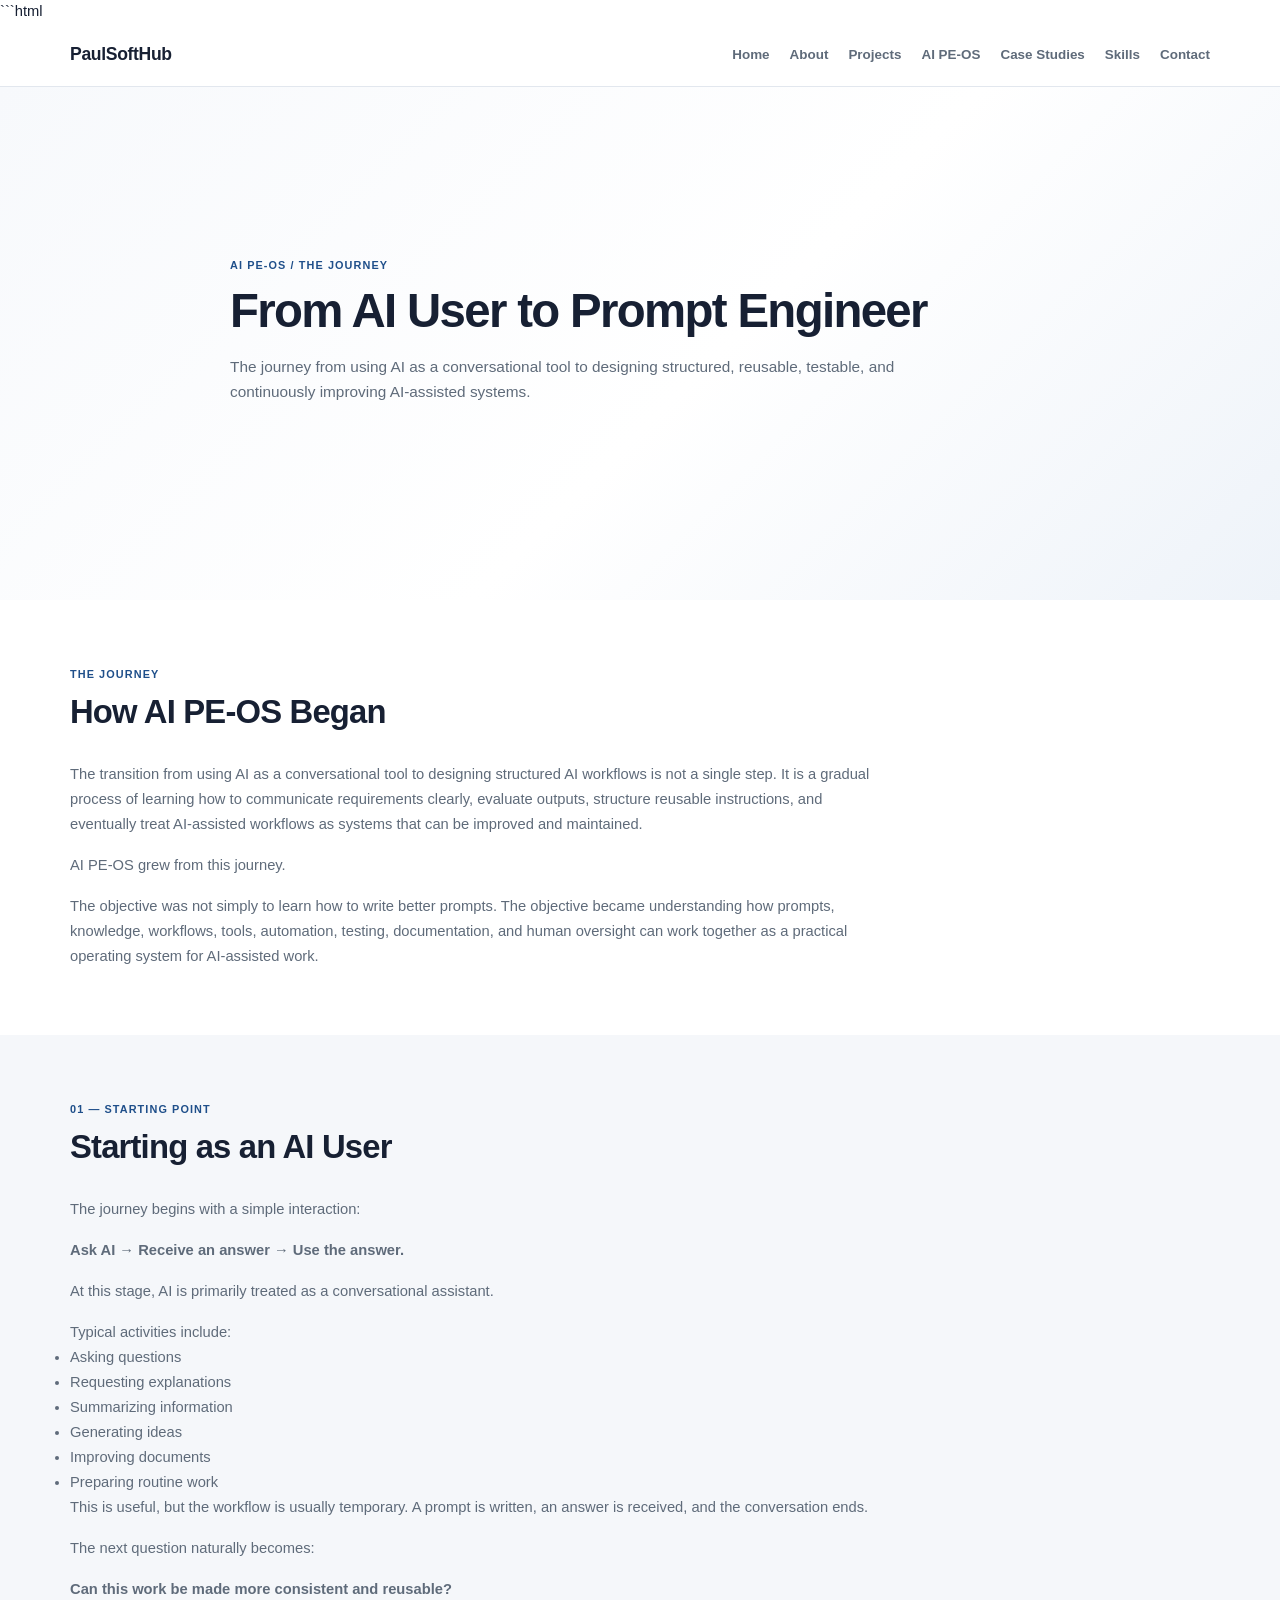
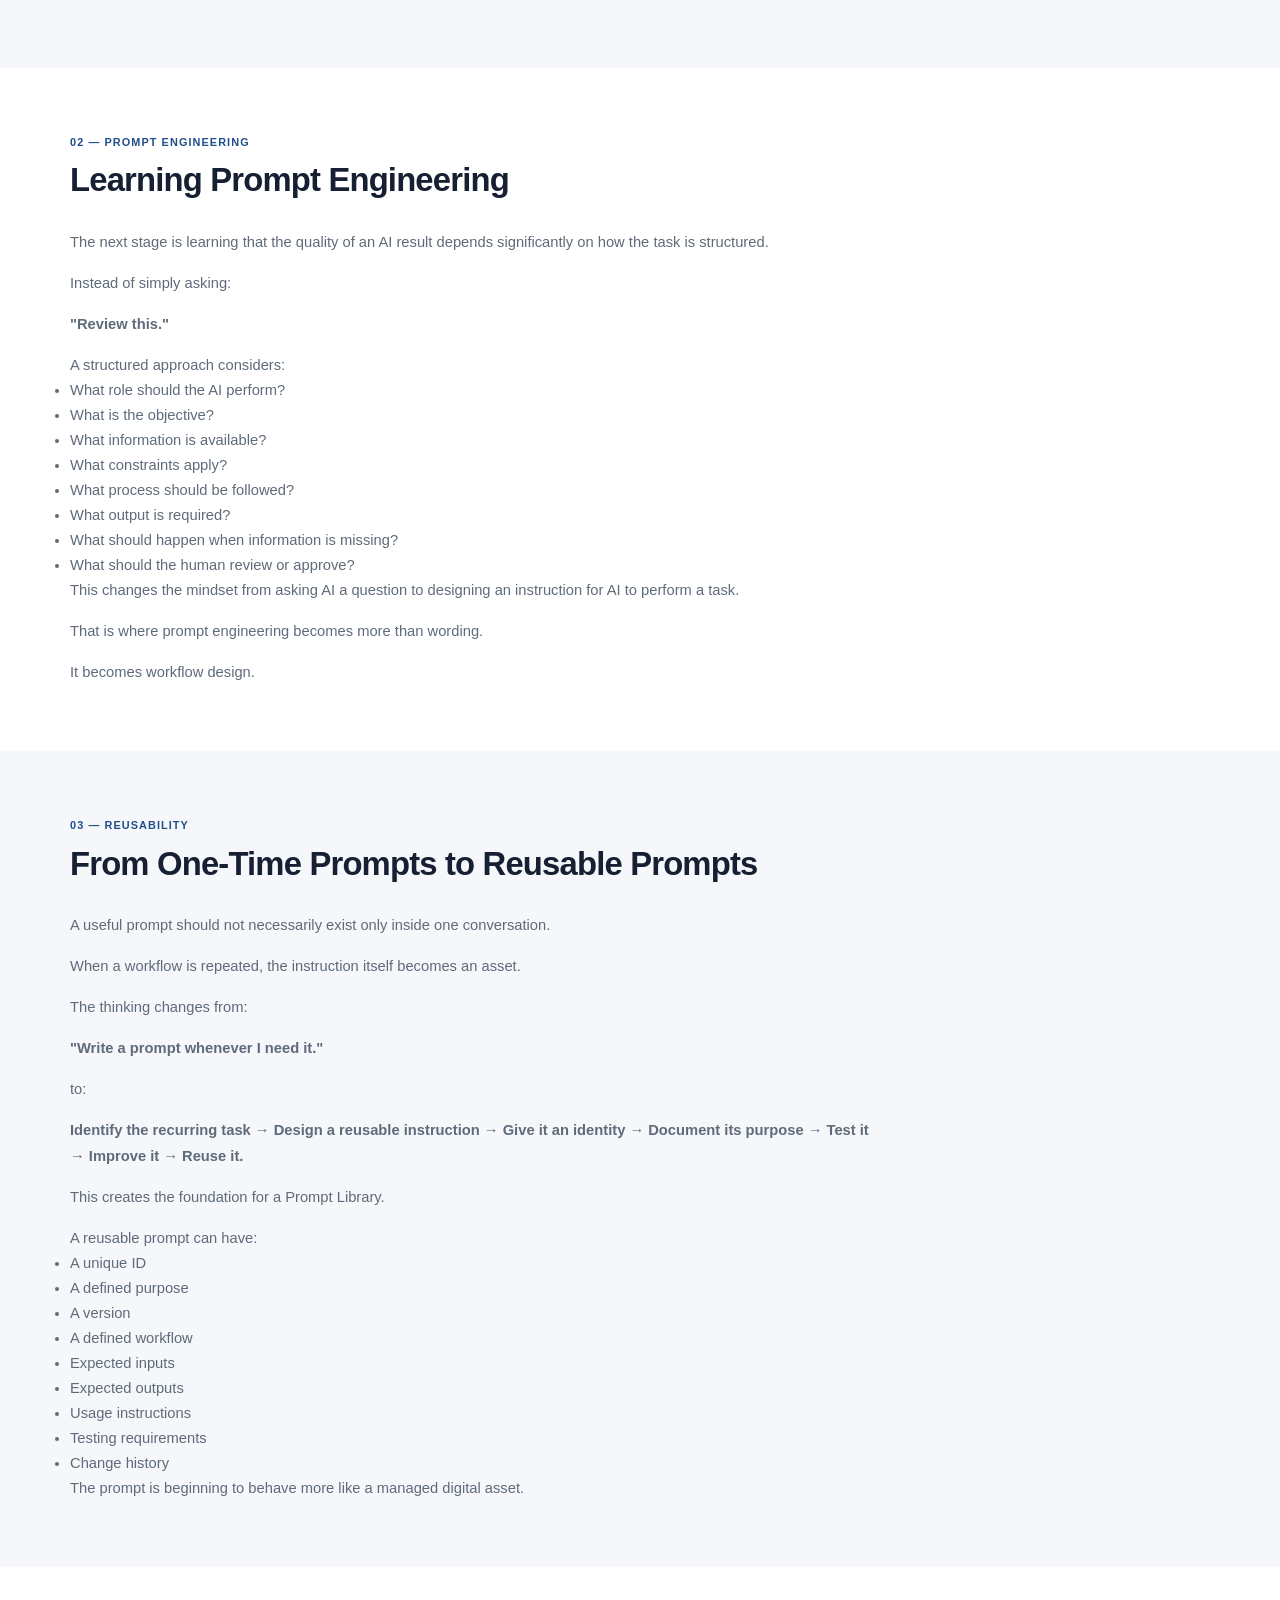
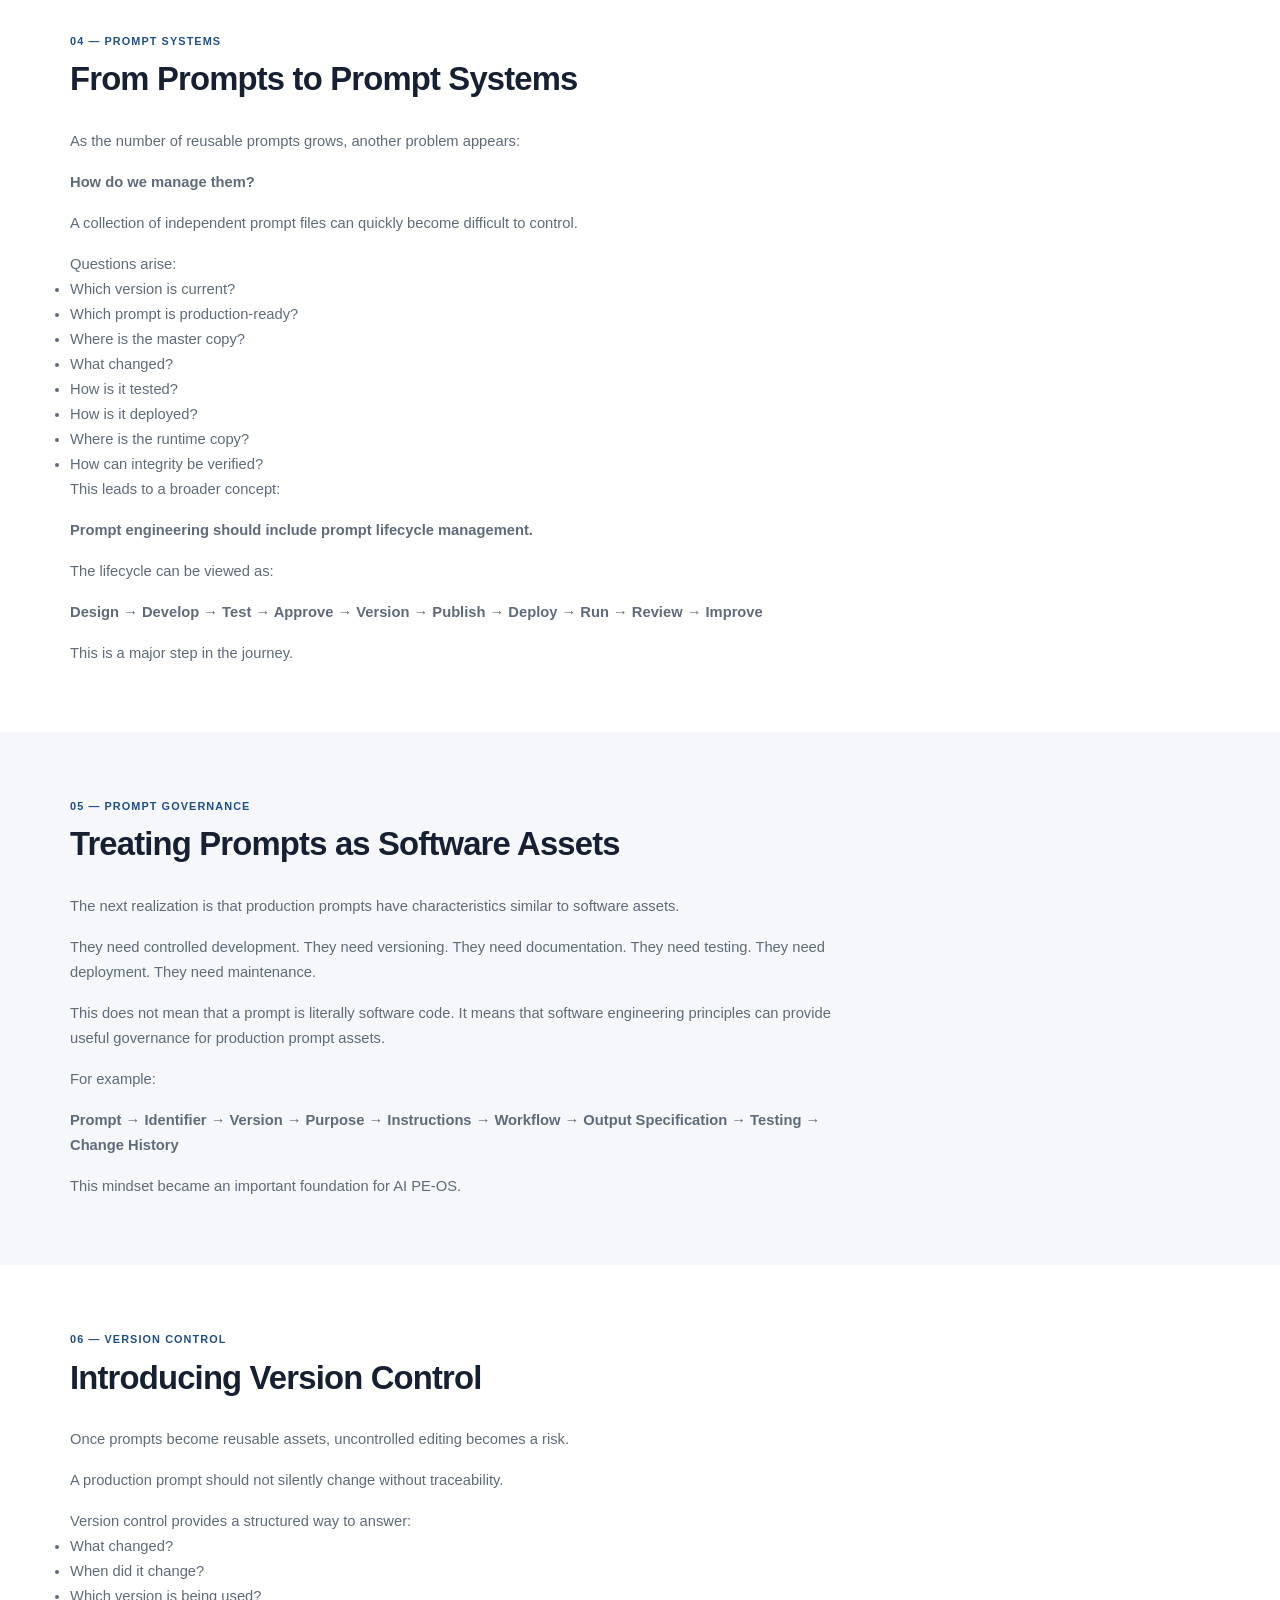
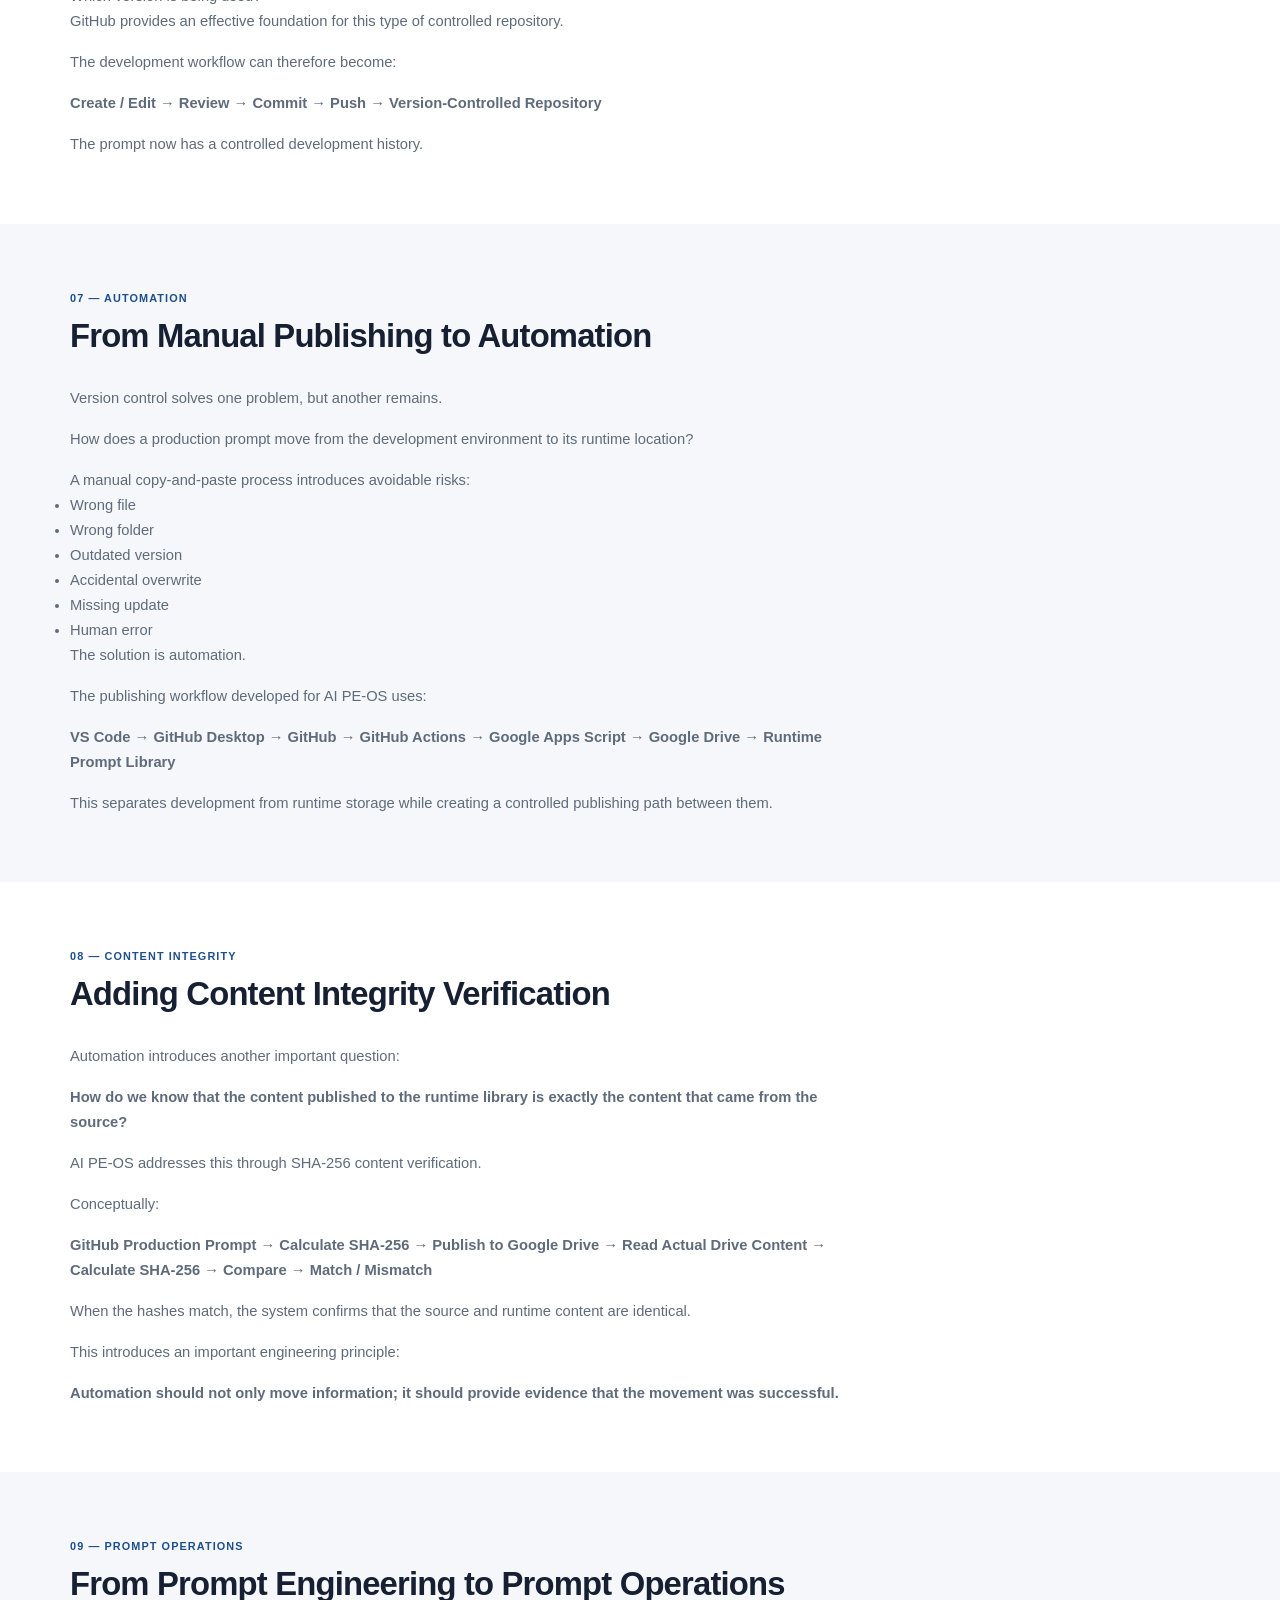
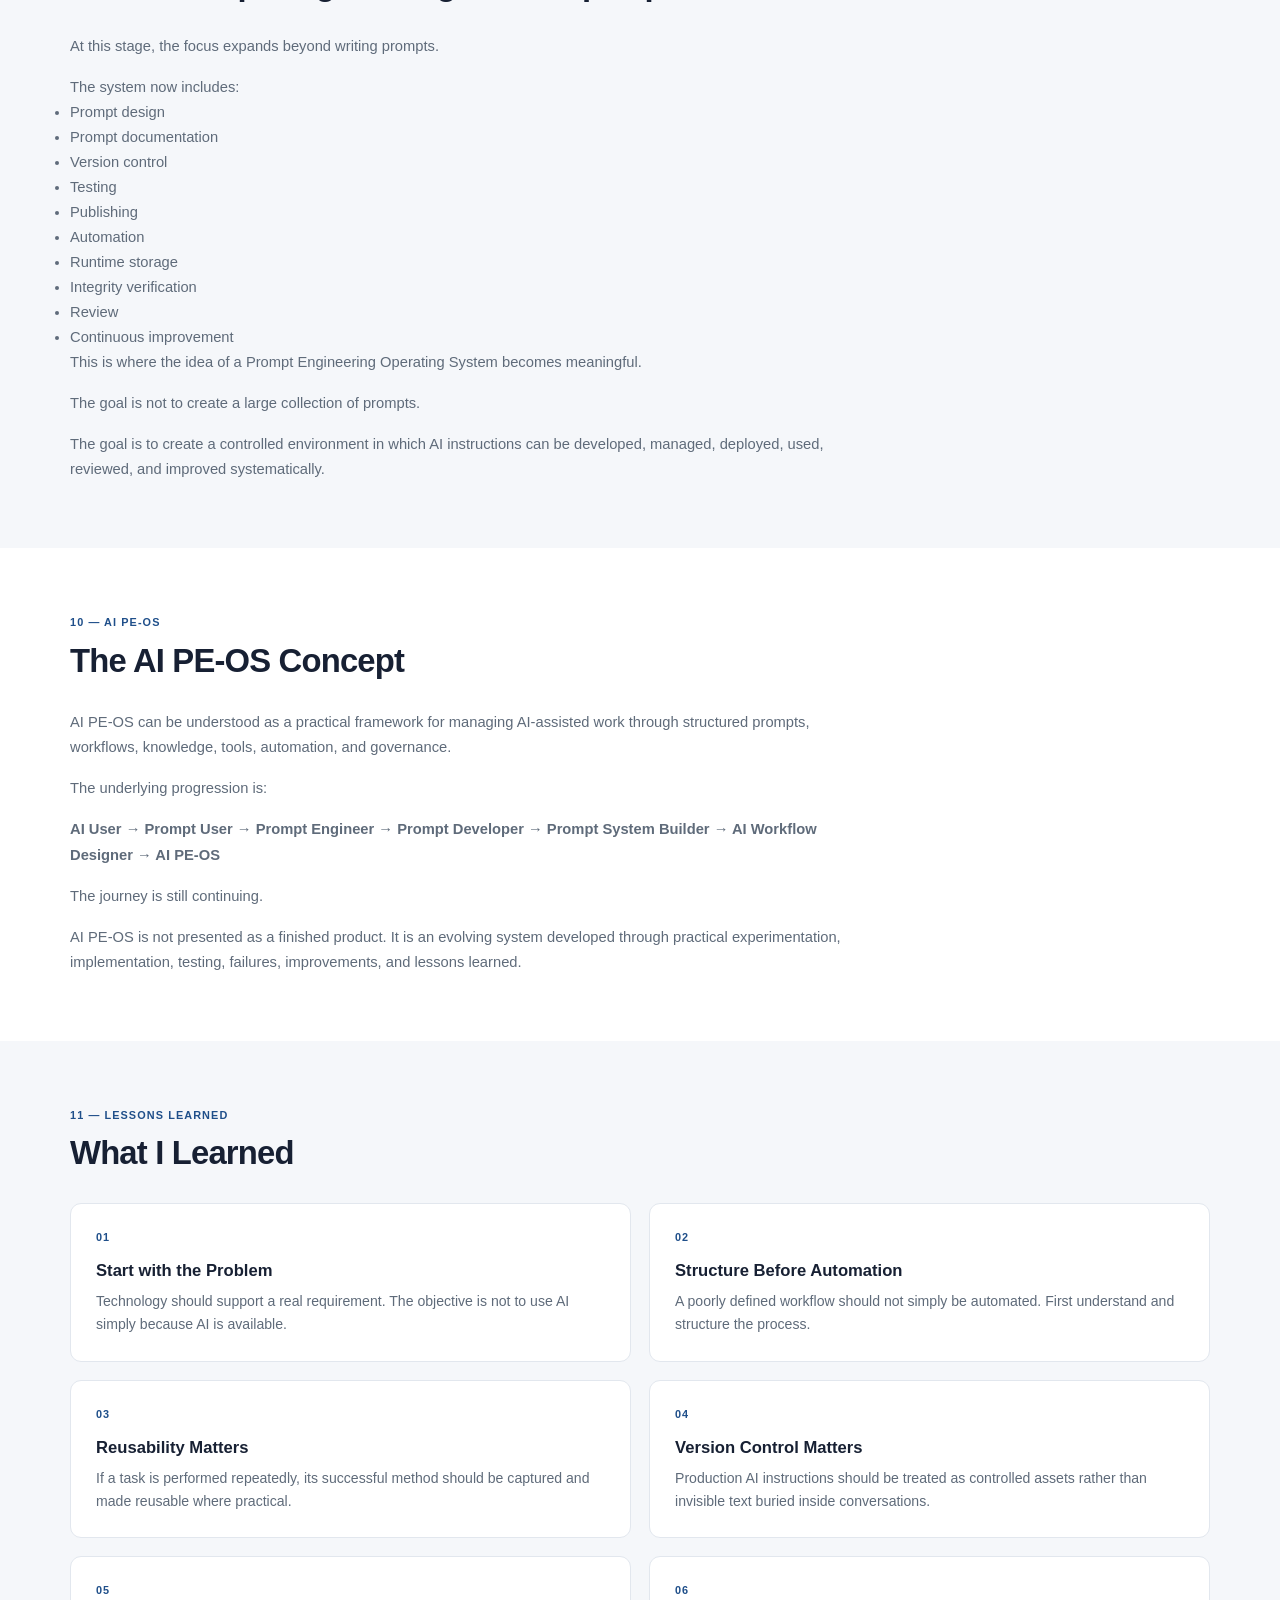
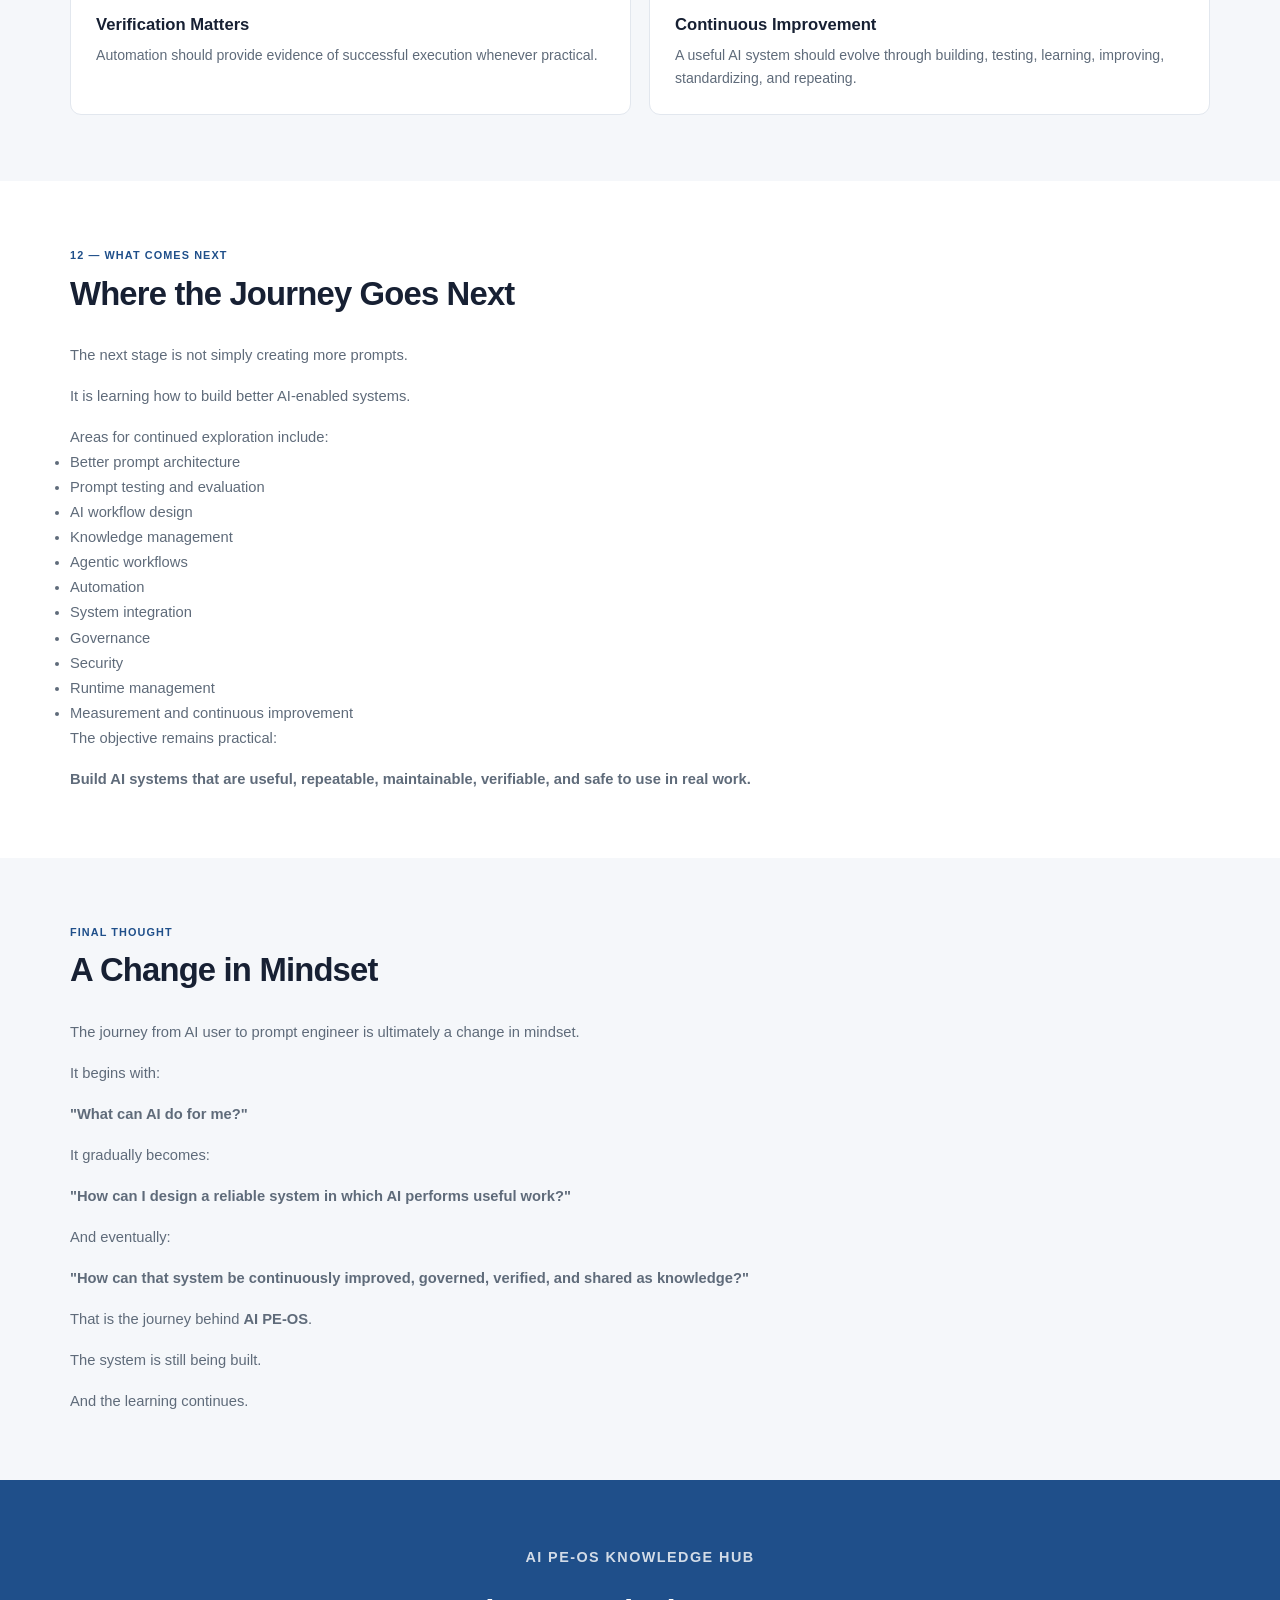
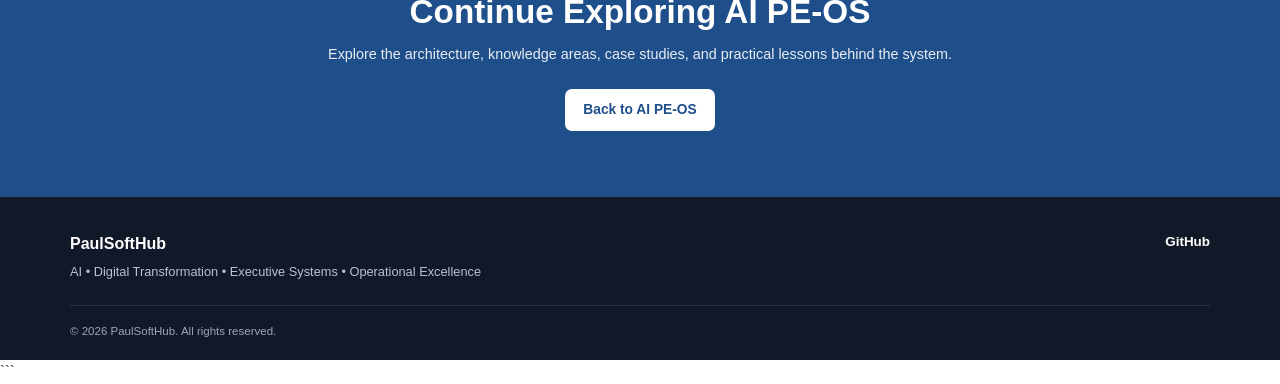
==== 01-from-ai-user-to-prompt-engineer.html @ a8c66775 "Add Prompt Engineering Journey article Add Prompt Engineering Journey article" ====
```html
<!DOCTYPE html>
<html lang="en">
<head>
    <meta charset="UTF-8">
    <meta name="viewport" content="width=device-width, initial-scale=1.0">

    <title>From AI User to Prompt Engineer | AI PE-OS</title>

    <meta
        name="description"
        content="The journey from AI user to prompt engineer and the development of AI PE-OS through prompt engineering, reusable AI workflows, automation, testing, deployment, and continuous improvement."
    >

    <link rel="stylesheet" href="style.css">
</head>

<body>

    <!-- =========================
         HEADER / NAVIGATION
    ========================== -->

    <header class="site-header">

        <div class="container navigation">

            <a href="index.html" class="brand">
                PaulSoftHub
            </a>

            <nav class="nav-menu" aria-label="Main navigation">

                <a href="index.html">Home</a>
                <a href="about.html">About</a>
                <a href="projects.html">Projects</a>
                <a href="ai-pe-os.html">AI PE-OS</a>
                <a href="case-studies.html">Case Studies</a>
                <a href="skills.html">Skills</a>
                <a href="contact.html">Contact</a>

            </nav>

        </div>

    </header>


    <main>

        <!-- =========================
             HERO
        ========================== -->

        <section class="hero">

            <div class="container hero-content">

                <p class="eyebrow">
                    AI PE-OS / THE JOURNEY
                </p>

                <h1>
                    From AI User to Prompt Engineer
                </h1>

                <p class="hero-description">
                    The journey from using AI as a conversational tool
                    to designing structured, reusable, testable, and
                    continuously improving AI-assisted systems.
                </p>

            </div>

        </section>


        <!-- =========================
             INTRODUCTION
        ========================== -->

        <section class="section">

            <div class="container">

                <div class="section-heading">

                    <p class="eyebrow">
                        THE JOURNEY
                    </p>

                    <h2>
                        How AI PE-OS Began
                    </h2>

                </div>

                <div class="about-content">

                    <p>
                        The transition from using AI as a conversational
                        tool to designing structured AI workflows is not
                        a single step. It is a gradual process of learning
                        how to communicate requirements clearly, evaluate
                        outputs, structure reusable instructions, and
                        eventually treat AI-assisted workflows as systems
                        that can be improved and maintained.
                    </p>

                    <p>
                        AI PE-OS grew from this journey.
                    </p>

                    <p>
                        The objective was not simply to learn how to write
                        better prompts. The objective became understanding
                        how prompts, knowledge, workflows, tools,
                        automation, testing, documentation, and human
                        oversight can work together as a practical
                        operating system for AI-assisted work.
                    </p>

                </div>

            </div>

        </section>


        <!-- =========================
             01 — AI USER
        ========================== -->

        <section class="section section-alt">

            <div class="container">

                <div class="section-heading">

                    <p class="eyebrow">
                        01 — STARTING POINT
                    </p>

                    <h2>
                        Starting as an AI User
                    </h2>

                </div>

                <div class="about-content">

                    <p>
                        The journey begins with a simple interaction:
                    </p>

                    <p>
                        <strong>
                            Ask AI → Receive an answer → Use the answer.
                        </strong>
                    </p>

                    <p>
                        At this stage, AI is primarily treated as a
                        conversational assistant.
                    </p>

                    <p>
                        Typical activities include:
                    </p>

                    <ul>
                        <li>Asking questions</li>
                        <li>Requesting explanations</li>
                        <li>Summarizing information</li>
                        <li>Generating ideas</li>
                        <li>Improving documents</li>
                        <li>Preparing routine work</li>
                    </ul>

                    <p>
                        This is useful, but the workflow is usually
                        temporary. A prompt is written, an answer is
                        received, and the conversation ends.
                    </p>

                    <p>
                        The next question naturally becomes:
                    </p>

                    <p>
                        <strong>
                            Can this work be made more consistent and reusable?
                        </strong>
                    </p>

                </div>

            </div>

        </section>


        <!-- =========================
             02 — PROMPT ENGINEERING
        ========================== -->

        <section class="section">

            <div class="container">

                <div class="section-heading">

                    <p class="eyebrow">
                        02 — PROMPT ENGINEERING
                    </p>

                    <h2>
                        Learning Prompt Engineering
                    </h2>

                </div>

                <div class="about-content">

                    <p>
                        The next stage is learning that the quality of an
                        AI result depends significantly on how the task
                        is structured.
                    </p>

                    <p>
                        Instead of simply asking:
                    </p>

                    <p>
                        <strong>
                            "Review this."
                        </strong>
                    </p>

                    <p>
                        A structured approach considers:
                    </p>

                    <ul>
                        <li>What role should the AI perform?</li>
                        <li>What is the objective?</li>
                        <li>What information is available?</li>
                        <li>What constraints apply?</li>
                        <li>What process should be followed?</li>
                        <li>What output is required?</li>
                        <li>What should happen when information is missing?</li>
                        <li>What should the human review or approve?</li>
                    </ul>

                    <p>
                        This changes the mindset from asking AI a question
                        to designing an instruction for AI to perform a
                        task.
                    </p>

                    <p>
                        That is where prompt engineering becomes more than
                        wording.
                    </p>

                    <p>
                        It becomes workflow design.
                    </p>

                </div>

            </div>

        </section>


        <!-- =========================
             03 — REUSABLE PROMPTS
        ========================== -->

        <section class="section section-alt">

            <div class="container">

                <div class="section-heading">

                    <p class="eyebrow">
                        03 — REUSABILITY
                    </p>

                    <h2>
                        From One-Time Prompts to Reusable Prompts
                    </h2>

                </div>

                <div class="about-content">

                    <p>
                        A useful prompt should not necessarily exist only
                        inside one conversation.
                    </p>

                    <p>
                        When a workflow is repeated, the instruction itself
                        becomes an asset.
                    </p>

                    <p>
                        The thinking changes from:
                    </p>

                    <p>
                        <strong>
                            "Write a prompt whenever I need it."
                        </strong>
                    </p>

                    <p>
                        to:
                    </p>

                    <p>
                        <strong>
                            Identify the recurring task → Design a reusable
                            instruction → Give it an identity → Document its
                            purpose → Test it → Improve it → Reuse it.
                        </strong>
                    </p>

                    <p>
                        This creates the foundation for a Prompt Library.
                    </p>

                    <p>
                        A reusable prompt can have:
                    </p>

                    <ul>
                        <li>A unique ID</li>
                        <li>A defined purpose</li>
                        <li>A version</li>
                        <li>A defined workflow</li>
                        <li>Expected inputs</li>
                        <li>Expected outputs</li>
                        <li>Usage instructions</li>
                        <li>Testing requirements</li>
                        <li>Change history</li>
                    </ul>

                    <p>
                        The prompt is beginning to behave more like a
                        managed digital asset.
                    </p>

                </div>

            </div>

        </section>


        <!-- =========================
             04 — PROMPT SYSTEMS
        ========================== -->

        <section class="section">

            <div class="container">

                <div class="section-heading">

                    <p class="eyebrow">
                        04 — PROMPT SYSTEMS
                    </p>

                    <h2>
                        From Prompts to Prompt Systems
                    </h2>

                </div>

                <div class="about-content">

                    <p>
                        As the number of reusable prompts grows, another
                        problem appears:
                    </p>

                    <p>
                        <strong>
                            How do we manage them?
                        </strong>
                    </p>

                    <p>
                        A collection of independent prompt files can
                        quickly become difficult to control.
                    </p>

                    <p>
                        Questions arise:
                    </p>

                    <ul>
                        <li>Which version is current?</li>
                        <li>Which prompt is production-ready?</li>
                        <li>Where is the master copy?</li>
                        <li>What changed?</li>
                        <li>How is it tested?</li>
                        <li>How is it deployed?</li>
                        <li>Where is the runtime copy?</li>
                        <li>How can integrity be verified?</li>
                    </ul>

                    <p>
                        This leads to a broader concept:
                    </p>

                    <p>
                        <strong>
                            Prompt engineering should include prompt
                            lifecycle management.
                        </strong>
                    </p>

                    <p>
                        The lifecycle can be viewed as:
                    </p>

                    <p>
                        <strong>
                            Design → Develop → Test → Approve → Version
                            → Publish → Deploy → Run → Review → Improve
                        </strong>
                    </p>

                    <p>
                        This is a major step in the journey.
                    </p>

                </div>

            </div>

        </section>


        <!-- =========================
             05 — SOFTWARE ASSET
        ========================== -->

        <section class="section section-alt">

            <div class="container">

                <div class="section-heading">

                    <p class="eyebrow">
                        05 — PROMPT GOVERNANCE
                    </p>

                    <h2>
                        Treating Prompts as Software Assets
                    </h2>

                </div>

                <div class="about-content">

                    <p>
                        The next realization is that production prompts
                        have characteristics similar to software assets.
                    </p>

                    <p>
                        They need controlled development. They need
                        versioning. They need documentation. They need
                        testing. They need deployment. They need
                        maintenance.
                    </p>

                    <p>
                        This does not mean that a prompt is literally
                        software code. It means that software engineering
                        principles can provide useful governance for
                        production prompt assets.
                    </p>

                    <p>
                        For example:
                    </p>

                    <p>
                        <strong>
                            Prompt → Identifier → Version → Purpose →
                            Instructions → Workflow → Output Specification
                            → Testing → Change History
                        </strong>
                    </p>

                    <p>
                        This mindset became an important foundation for
                        AI PE-OS.
                    </p>

                </div>

            </div>

        </section>


        <!-- =========================
             06 — VERSION CONTROL
        ========================== -->

        <section class="section">

            <div class="container">

                <div class="section-heading">

                    <p class="eyebrow">
                        06 — VERSION CONTROL
                    </p>

                    <h2>
                        Introducing Version Control
                    </h2>

                </div>

                <div class="about-content">

                    <p>
                        Once prompts become reusable assets, uncontrolled
                        editing becomes a risk.
                    </p>

                    <p>
                        A production prompt should not silently change
                        without traceability.
                    </p>

                    <p>
                        Version control provides a structured way to
                        answer:
                    </p>

                    <ul>
                        <li>What changed?</li>
                        <li>When did it change?</li>
                        <li>Which version is being used?</li>
                    </ul>

                    <p>
                        GitHub provides an effective foundation for this
                        type of controlled repository.
                    </p>

                    <p>
                        The development workflow can therefore become:
                    </p>

                    <p>
                        <strong>
                            Create / Edit → Review → Commit → Push →
                            Version-Controlled Repository
                        </strong>
                    </p>

                    <p>
                        The prompt now has a controlled development history.
                    </p>

                </div>

            </div>

        </section>


        <!-- =========================
             07 — AUTOMATION
        ========================== -->

        <section class="section section-alt">

            <div class="container">

                <div class="section-heading">

                    <p class="eyebrow">
                        07 — AUTOMATION
                    </p>

                    <h2>
                        From Manual Publishing to Automation
                    </h2>

                </div>

                <div class="about-content">

                    <p>
                        Version control solves one problem, but another
                        remains.
                    </p>

                    <p>
                        How does a production prompt move from the
                        development environment to its runtime location?
                    </p>

                    <p>
                        A manual copy-and-paste process introduces
                        avoidable risks:
                    </p>

                    <ul>
                        <li>Wrong file</li>
                        <li>Wrong folder</li>
                        <li>Outdated version</li>
                        <li>Accidental overwrite</li>
                        <li>Missing update</li>
                        <li>Human error</li>
                    </ul>

                    <p>
                        The solution is automation.
                    </p>

                    <p>
                        The publishing workflow developed for AI PE-OS
                        uses:
                    </p>

                    <p>
                        <strong>
                            VS Code → GitHub Desktop → GitHub →
                            GitHub Actions → Google Apps Script →
                            Google Drive → Runtime Prompt Library
                        </strong>
                    </p>

                    <p>
                        This separates development from runtime storage
                        while creating a controlled publishing path
                        between them.
                    </p>

                </div>

            </div>

        </section>


        <!-- =========================
             08 — INTEGRITY
        ========================== -->

        <section class="section">

            <div class="container">

                <div class="section-heading">

                    <p class="eyebrow">
                        08 — CONTENT INTEGRITY
                    </p>

                    <h2>
                        Adding Content Integrity Verification
                    </h2>

                </div>

                <div class="about-content">

                    <p>
                        Automation introduces another important question:
                    </p>

                    <p>
                        <strong>
                            How do we know that the content published to
                            the runtime library is exactly the content
                            that came from the source?
                        </strong>
                    </p>

                    <p>
                        AI PE-OS addresses this through SHA-256 content
                        verification.
                    </p>

                    <p>
                        Conceptually:
                    </p>

                    <p>
                        <strong>
                            GitHub Production Prompt
                            → Calculate SHA-256
                            → Publish to Google Drive
                            → Read Actual Drive Content
                            → Calculate SHA-256
                            → Compare
                            → Match / Mismatch
                        </strong>
                    </p>

                    <p>
                        When the hashes match, the system confirms that
                        the source and runtime content are identical.
                    </p>

                    <p>
                        This introduces an important engineering principle:
                    </p>

                    <p>
                        <strong>
                            Automation should not only move information;
                            it should provide evidence that the movement
                            was successful.
                        </strong>
                    </p>

                </div>

            </div>

        </section>


        <!-- =========================
             09 — PROMPT OPERATIONS
        ========================== -->

        <section class="section section-alt">

            <div class="container">

                <div class="section-heading">

                    <p class="eyebrow">
                        09 — PROMPT OPERATIONS
                    </p>

                    <h2>
                        From Prompt Engineering to Prompt Operations
                    </h2>

                </div>

                <div class="about-content">

                    <p>
                        At this stage, the focus expands beyond writing
                        prompts.
                    </p>

                    <p>
                        The system now includes:
                    </p>

                    <ul>
                        <li>Prompt design</li>
                        <li>Prompt documentation</li>
                        <li>Version control</li>
                        <li>Testing</li>
                        <li>Publishing</li>
                        <li>Automation</li>
                        <li>Runtime storage</li>
                        <li>Integrity verification</li>
                        <li>Review</li>
                        <li>Continuous improvement</li>
                    </ul>

                    <p>
                        This is where the idea of a Prompt Engineering
                        Operating System becomes meaningful.
                    </p>

                    <p>
                        The goal is not to create a large collection of
                        prompts.
                    </p>

                    <p>
                        The goal is to create a controlled environment
                        in which AI instructions can be developed,
                        managed, deployed, used, reviewed, and improved
                        systematically.
                    </p>

                </div>

            </div>

        </section>


        <!-- =========================
             10 — AI PE-OS
        ========================== -->

        <section class="section">

            <div class="container">

                <div class="section-heading">

                    <p class="eyebrow">
                        10 — AI PE-OS
                    </p>

                    <h2>
                        The AI PE-OS Concept
                    </h2>

                </div>

                <div class="about-content">

                    <p>
                        AI PE-OS can be understood as a practical
                        framework for managing AI-assisted work through
                        structured prompts, workflows, knowledge, tools,
                        automation, and governance.
                    </p>

                    <p>
                        The underlying progression is:
                    </p>

                    <p>
                        <strong>
                            AI User → Prompt User → Prompt Engineer →
                            Prompt Developer → Prompt System Builder →
                            AI Workflow Designer → AI PE-OS
                        </strong>
                    </p>

                    <p>
                        The journey is still continuing.
                    </p>

                    <p>
                        AI PE-OS is not presented as a finished product.
                        It is an evolving system developed through
                        practical experimentation, implementation,
                        testing, failures, improvements, and lessons
                        learned.
                    </p>

                </div>

            </div>

        </section>


        <!-- =========================
             11 — LESSONS LEARNED
        ========================== -->

        <section class="section section-alt">

            <div class="container">

                <div class="section-heading">

                    <p class="eyebrow">
                        11 — LESSONS LEARNED
                    </p>

                    <h2>
                        What I Learned
                    </h2>

                </div>

                <div class="case-study-grid">

                    <article class="case-card">

                        <span class="case-number">
                            01
                        </span>

                        <h3>
                            Start with the Problem
                        </h3>

                        <p>
                            Technology should support a real requirement.
                            The objective is not to use AI simply because
                            AI is available.
                        </p>

                    </article>


                    <article class="case-card">

                        <span class="case-number">
                            02
                        </span>

                        <h3>
                            Structure Before Automation
                        </h3>

                        <p>
                            A poorly defined workflow should not simply
                            be automated. First understand and structure
                            the process.
                        </p>

                    </article>


                    <article class="case-card">

                        <span class="case-number">
                            03
                        </span>

                        <h3>
                            Reusability Matters
                        </h3>

                        <p>
                            If a task is performed repeatedly, its
                            successful method should be captured and made
                            reusable where practical.
                        </p>

                    </article>


                    <article class="case-card">

                        <span class="case-number">
                            04
                        </span>

                        <h3>
                            Version Control Matters
                        </h3>

                        <p>
                            Production AI instructions should be treated
                            as controlled assets rather than invisible
                            text buried inside conversations.
                        </p>

                    </article>


                    <article class="case-card">

                        <span class="case-number">
                            05
                        </span>

                        <h3>
                            Verification Matters
                        </h3>

                        <p>
                            Automation should provide evidence of
                            successful execution whenever practical.
                        </p>

                    </article>


                    <article class="case-card">

                        <span class="case-number">
                            06
                        </span>

                        <h3>
                            Continuous Improvement
                        </h3>

                        <p>
                            A useful AI system should evolve through
                            building, testing, learning, improving,
                            standardizing, and repeating.
                        </p>

                    </article>

                </div>

            </div>

        </section>


        <!-- =========================
             12 — NEXT STAGE
        ========================== -->

        <section class="section">

            <div class="container">

                <div class="section-heading">

                    <p class="eyebrow">
                        12 — WHAT COMES NEXT
                    </p>

                    <h2>
                        Where the Journey Goes Next
                    </h2>

                </div>

                <div class="about-content">

                    <p>
                        The next stage is not simply creating more prompts.
                    </p>

                    <p>
                        It is learning how to build better AI-enabled
                        systems.
                    </p>

                    <p>
                        Areas for continued exploration include:
                    </p>

                    <ul>
                        <li>Better prompt architecture</li>
                        <li>Prompt testing and evaluation</li>
                        <li>AI workflow design</li>
                        <li>Knowledge management</li>
                        <li>Agentic workflows</li>
                        <li>Automation</li>
                        <li>System integration</li>
                        <li>Governance</li>
                        <li>Security</li>
                        <li>Runtime management</li>
                        <li>Measurement and continuous improvement</li>
                    </ul>

                    <p>
                        The objective remains practical:
                    </p>

                    <p>
                        <strong>
                            Build AI systems that are useful, repeatable,
                            maintainable, verifiable, and safe to use in
                            real work.
                        </strong>
                    </p>

                </div>

            </div>

        </section>


        <!-- =========================
             FINAL THOUGHT
        ========================== -->

        <section class="section section-alt">

            <div class="container">

                <div class="section-heading">

                    <p class="eyebrow">
                        FINAL THOUGHT
                    </p>

                    <h2>
                        A Change in Mindset
                    </h2>

                </div>

                <div class="about-content">

                    <p>
                        The journey from AI user to prompt engineer is
                        ultimately a change in mindset.
                    </p>

                    <p>
                        It begins with:
                    </p>

                    <p>
                        <strong>
                            "What can AI do for me?"
                        </strong>
                    </p>

                    <p>
                        It gradually becomes:
                    </p>

                    <p>
                        <strong>
                            "How can I design a reliable system in which
                            AI performs useful work?"
                        </strong>
                    </p>

                    <p>
                        And eventually:
                    </p>

                    <p>
                        <strong>
                            "How can that system be continuously improved,
                            governed, verified, and shared as knowledge?"
                        </strong>
                    </p>

                    <p>
                        That is the journey behind <strong>AI PE-OS</strong>.
                    </p>

                    <p>
                        The system is still being built.
                    </p>

                    <p>
                        And the learning continues.
                    </p>

                </div>

            </div>

        </section>


        <!-- =========================
             BACK TO AI PE-OS
        ========================== -->

        <section class="section contact-section">

            <div class="container contact-content">

                <p class="eyebrow">
                    AI PE-OS KNOWLEDGE HUB
                </p>

                <h2>
                    Continue Exploring AI PE-OS
                </h2>

                <p>
                    Explore the architecture, knowledge areas, case
                    studies, and practical lessons behind the system.
                </p>

                <a
                    href="ai-pe-os.html"
                    class="button primary"
                >
                    Back to AI PE-OS
                </a>

            </div>

        </section>

    </main>


    <!-- =========================
         FOOTER
    ========================== -->

    <footer class="site-footer">

        <div class="container footer-content">

            <div>

                <strong>
                    PaulSoftHub
                </strong>

                <p>
                    AI • Digital Transformation • Executive Systems •
                    Operational Excellence
                </p>

            </div>

            <div>

                <a
                    href="https://github.com/PaulSoftHub"
                    target="_blank"
                    rel="noopener noreferrer"
                >
                    GitHub
                </a>

            </div>

        </div>


        <div class="container copyright">

            <p>
                © 2026 PaulSoftHub. All rights reserved.
            </p>

        </div>

    </footer>

</body>
</html>
```
---- style.css ----
/* =========================================
   PAULSOFTHUB PORTFOLIO
   Global Styles — Compact Eye & Window Friendly
========================================= */

:root {
    --bg: #ffffff;
    --bg-soft: #f5f7fa;
    --text: #172033;
    --text-soft: #5f6b7a;
    --border: #e2e7ee;
    --accent: #1f4f8a;
    --accent-dark: #163b69;
    --white: #ffffff;

    --max-width: 1140px;
    --reading-width: 800px;

    --radius: 11px;
    --shadow: 0 5px 16px rgba(20, 35, 55, 0.055);
}


/* =========================================
   RESET
========================================= */

* {
    margin: 0;
    padding: 0;
    box-sizing: border-box;
}

html {
    scroll-behavior: smooth;
    font-size: 16px;
}

body {
    font-family:
        -apple-system,
        BlinkMacSystemFont,
        "Segoe UI",
        Roboto,
        Helvetica,
        Arial,
        sans-serif;

    background: var(--bg);
    color: var(--text);

    font-size: 0.92rem;
    line-height: 1.6;

    -webkit-font-smoothing: antialiased;
    text-rendering: optimizeLegibility;
}

a {
    color: inherit;
    text-decoration: none;
}

img {
    max-width: 100%;
    display: block;
}


/* =========================================
   GLOBAL CONTAINER
========================================= */

.container {
    width: min(92%, var(--max-width));
    margin: 0 auto;
}


/* =========================================
   HEADER / NAVIGATION
========================================= */

.site-header {
    position: sticky;
    top: 0;
    z-index: 1000;

    background: rgba(255, 255, 255, 0.97);
    border-bottom: 1px solid var(--border);
}

.navigation {
    min-height: 62px;

    display: flex;
    align-items: center;
    justify-content: space-between;

    gap: 24px;
}

.brand {
    font-size: 1.10rem;
    font-weight: 800;
    letter-spacing: -0.02em;
}

.nav-menu {
    display: flex;
    align-items: center;

    gap: 20px;

    font-size: 0.84rem;
    font-weight: 600;
}

.nav-menu a {
    color: var(--text-soft);

    transition: color 0.2s ease;
}

.nav-menu a:hover {
    color: var(--accent);
}


/* =========================================
   HERO
========================================= */

.hero {
    min-height: 57vh;

    display: flex;
    align-items: center;

    background:
        linear-gradient(
            135deg,
            #f7f9fc 0%,
            #ffffff 55%,
            #eef3f9 100%
        );
}

.hero-content {
    max-width: 820px;
    padding: 68px 0;
}

.eyebrow {
    margin-bottom: 10px;

    color: var(--accent);

    font-size: 0.68rem;
    font-weight: 800;
    letter-spacing: 0.10em;
}

.hero h1 {
    max-width: 820px;

    font-size: clamp(2rem, 3.7vw, 3.2rem);
    line-height: 1.10;
    letter-spacing: -0.035em;

    margin-bottom: 17px;
}

.hero-description {
    max-width: 720px;

    color: var(--text-soft);

    font-size: 0.96rem;
    line-height: 1.65;

    margin-bottom: 24px;
}

.hero-actions {
    display: flex;
    flex-wrap: wrap;
    gap: 10px;
}


/* =========================================
   BUTTONS
========================================= */

.button {
    display: inline-flex;
    align-items: center;
    justify-content: center;

    min-height: 42px;
    padding: 0 18px;

    border-radius: 7px;

    font-weight: 700;
    font-size: 0.86rem;

    transition:
        transform 0.2s ease,
        background 0.2s ease,
        color 0.2s ease;
}

.button:hover {
    transform: translateY(-1px);
}

.button.primary {
    background: var(--accent);
    color: var(--white);
}

.button.primary:hover {
    background: var(--accent-dark);
}

.button.secondary {
    border: 1px solid var(--border);
    background: var(--white);
}

.button.secondary:hover {
    border-color: var(--accent);
    color: var(--accent);
}


/* =========================================
   SECTIONS
========================================= */

.section {
    padding: 66px 0;
}

.section-alt {
    background: var(--bg-soft);
}

.section-heading {
    max-width: 760px;
    margin-bottom: 30px;
}

.section-heading h2 {
    font-size: clamp(1.48rem, 2.8vw, 2.05rem);
    line-height: 1.18;
    letter-spacing: -0.025em;
}


/* =========================================
   ABOUT / GENERAL READING CONTENT
========================================= */

.about-content {
    max-width: var(--reading-width);

    color: var(--text-soft);

    font-size: 0.92rem;
    line-height: 1.7;
}

.about-content p + p {
    margin-top: 16px;
}


/* =========================================
   FEATURE GRID
========================================= */

.feature-grid {
    display: grid;

    grid-template-columns:
        repeat(4, minmax(0, 1fr));

    gap: 16px;
}

.feature-card {
    padding: 21px;

    background: var(--white);
    border: 1px solid var(--border);
    border-radius: var(--radius);

    box-shadow: var(--shadow);
}

.feature-card h3 {
    margin-bottom: 8px;

    font-size: 0.98rem;
    line-height: 1.35;
}

.feature-card p {
    color: var(--text-soft);

    font-size: 0.86rem;
    line-height: 1.6;
}


/* =========================================
   PROJECTS
========================================= */

.project-grid {
    display: grid;

    grid-template-columns:
        repeat(2, minmax(0, 1fr));

    gap: 18px;
}

.project-card {
    padding: 25px;

    border: 1px solid var(--border);
    border-radius: var(--radius);

    background: var(--white);

    transition:
        transform 0.2s ease,
        box-shadow 0.2s ease;
}

.project-card:hover {
    transform: translateY(-3px);
    box-shadow: var(--shadow);
}

.project-category {
    margin-bottom: 7px;

    color: var(--accent);

    font-size: 0.66rem;
    font-weight: 800;
    letter-spacing: 0.09em;
}

.project-card h3 {
    margin-bottom: 8px;

    font-size: 1.12rem;
    line-height: 1.35;
}

.project-card p {
    color: var(--text-soft);

    font-size: 0.88rem;
    line-height: 1.6;
}

.project-status {
    display: inline-block;

    margin-top: 14px;
    padding: 3px 8px;

    border: 1px solid var(--border);
    border-radius: 999px;

    color: var(--text-soft);

    font-size: 0.68rem;
    font-weight: 600;
}


/* =========================================
   CASE STUDIES
========================================= */

.case-study-grid {
    display: grid;

    grid-template-columns:
        repeat(2, minmax(0, 1fr));

    gap: 18px;
}

.case-card {
    position: relative;

    padding: 25px;

    background: var(--white);
    border: 1px solid var(--border);
    border-radius: var(--radius);
}

.case-number {
    display: block;

    margin-bottom: 14px;

    color: var(--accent);

    font-size: 0.68rem;
    font-weight: 800;
    letter-spacing: 0.09em;
}

.case-card h3 {
    margin-bottom: 8px;

    font-size: 1.04rem;
    line-height: 1.35;
}

.case-card p {
    color: var(--text-soft);

    font-size: 0.88rem;
    line-height: 1.6;
}


/* =========================================
   SKILLS
========================================= */

.skills-list {
    display: flex;
    flex-wrap: wrap;
    gap: 8px;
}

.skills-list span {
    padding: 7px 11px;

    background: var(--bg-soft);
    border: 1px solid var(--border);
    border-radius: 999px;

    font-size: 0.80rem;
    font-weight: 600;
}


/* =========================================
   CONTACT
========================================= */

.contact-section {
    background: var(--accent);
    color: var(--white);
}

.contact-content {
    max-width: 700px;
    text-align: center;
}

.contact-content .eyebrow {
    color: var(--white);
    opacity: 0.8;
}

.contact-content h2 {
    margin-bottom: 12px;

    font-size: clamp(1.58rem, 2.8vw, 2.08rem);
    line-height: 1.18;
}

.contact-content p {
    margin-bottom: 22px;

    font-size: 0.90rem;
    line-height: 1.65;

    opacity: 0.9;
}

.contact-section .button.primary {
    background: var(--white);
    color: var(--accent);
}

.contact-section .button.primary:hover {
    background: #f1f4f8;
}


/* =========================================
   FOOTER
========================================= */

.site-footer {
    padding: 34px 0 20px;

    background: #111827;
    color: #ffffff;
}

.footer-content {
    display: flex;
    align-items: flex-start;
    justify-content: space-between;

    gap: 24px;

    padding-bottom: 23px;
}

.footer-content strong {
    font-size: 1rem;
}

.footer-content p {
    max-width: 600px;

    margin-top: 6px;

    color: #b9c2cf;

    font-size: 0.80rem;
    line-height: 1.55;
}

.footer-content a {
    color: #ffffff;

    font-size: 0.84rem;
    font-weight: 700;
}

.footer-content a:hover {
    text-decoration: underline;
}

.copyright {
    padding-top: 16px;

    border-top: 1px solid rgba(255, 255, 255, 0.12);
}

.copyright p {
    color: #9ca7b5;

    font-size: 0.72rem;
}


/* =========================================
   RESPONSIVE — TABLET
========================================= */

@media (max-width: 900px) {

    .feature-grid {
        grid-template-columns:
            repeat(2, minmax(0, 1fr));
    }

    .nav-menu {
        gap: 15px;
    }

    .hero {
        min-height: auto;
    }

}


/* =========================================
   RESPONSIVE — MOBILE
========================================= */

@media (max-width: 700px) {

    .container {
        width: min(92%, 680px);
    }

    .navigation {
        min-height: auto;

        padding: 14px 0;

        flex-direction: column;
        align-items: flex-start;
    }

    .nav-menu {
        width: 100%;

        flex-wrap: wrap;
        gap: 9px 14px;

        font-size: 0.80rem;
    }

    .hero-content {
        padding: 58px 0;
    }

    .hero h1 {
        font-size: 2rem;
    }

    .hero-description {
        font-size: 0.90rem;
    }

    .section {
        padding: 52px 0;
    }

    .section-heading {
        margin-bottom: 25px;
    }

    .section-heading h2 {
        font-size: 1.58rem;
    }

    .feature-grid,
    .project-grid,
    .case-study-grid {
        grid-template-columns: 1fr;
    }

    .feature-card,
    .project-card,
    .case-card {
        padding: 20px;
    }

    .footer-content {
        flex-direction: column;
    }

}


/* =========================================
   ACCESSIBILITY / READING COMFORT
========================================= */

@media (prefers-reduced-motion: reduce) {

    html {
        scroll-behavior: auto;
    }

    *,
    *::before,
    *::after {
        transition: none !important;
        animation: none !important;
    }

}
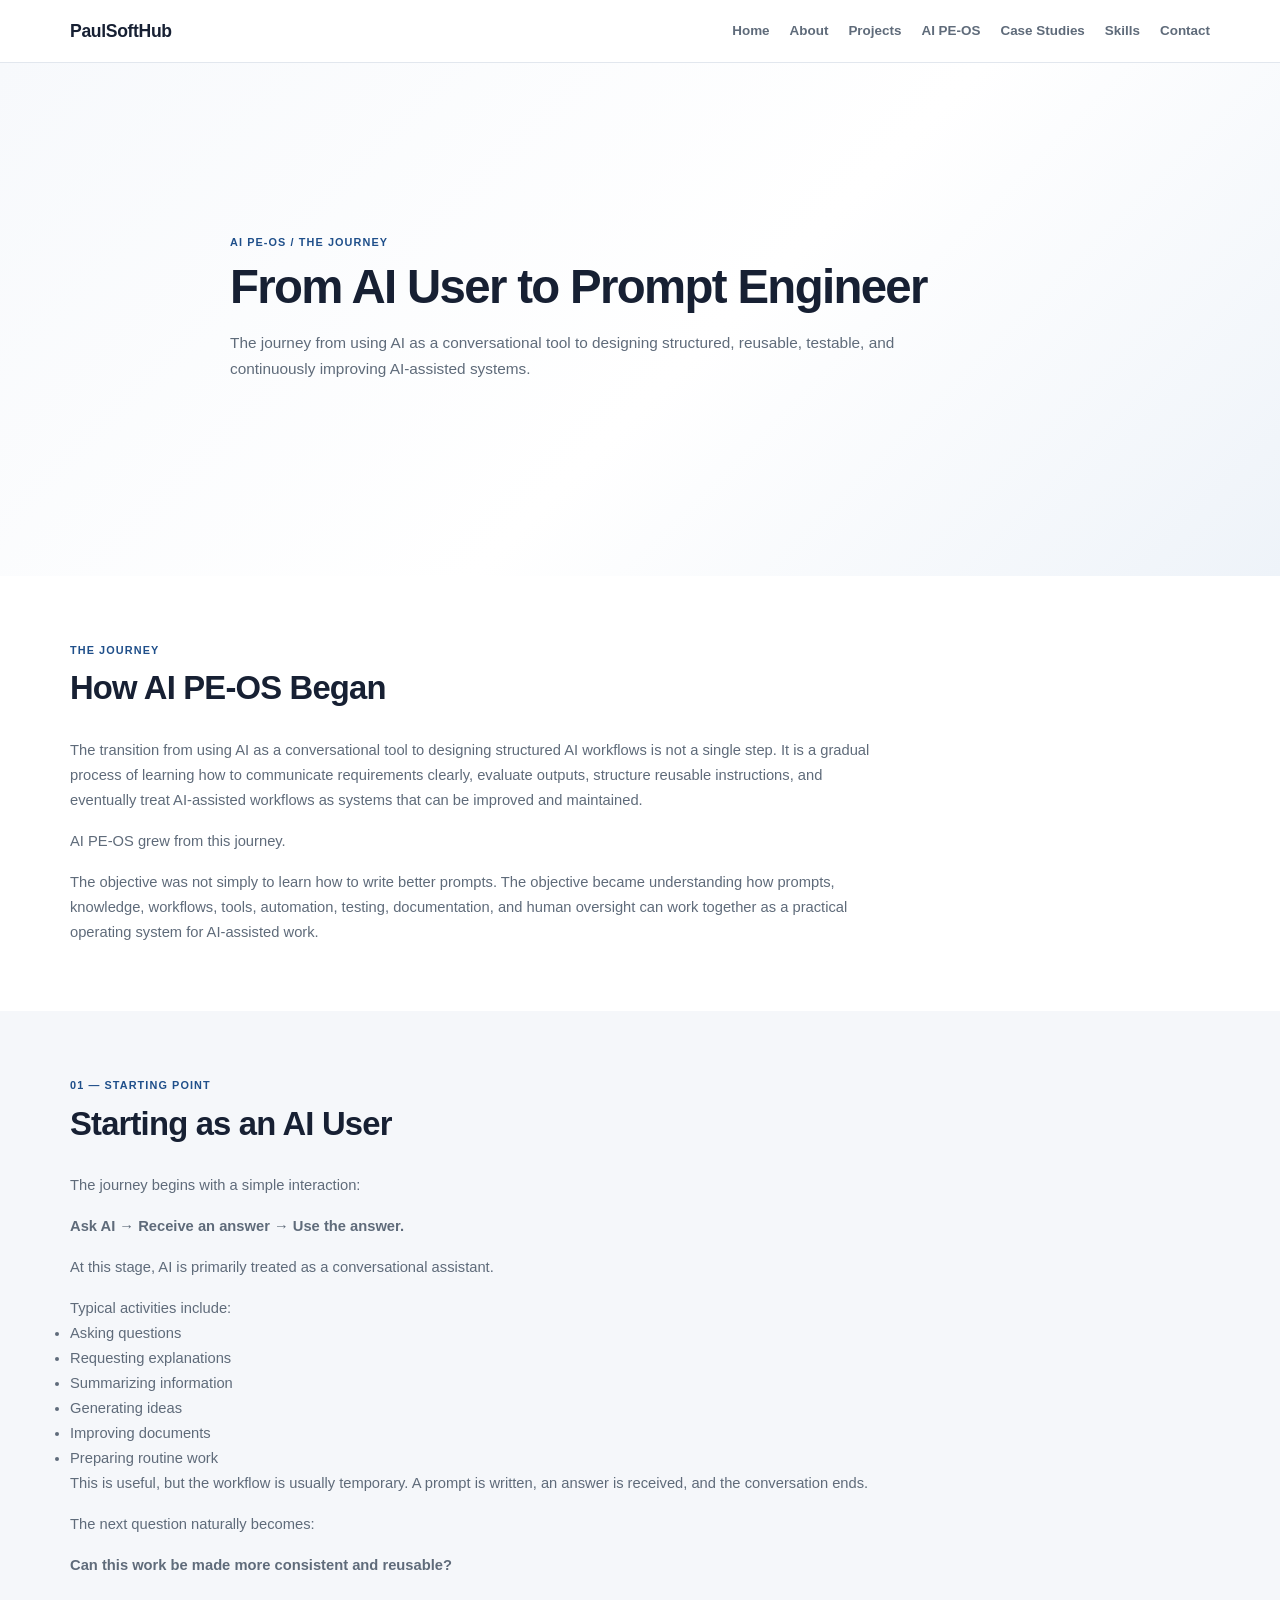
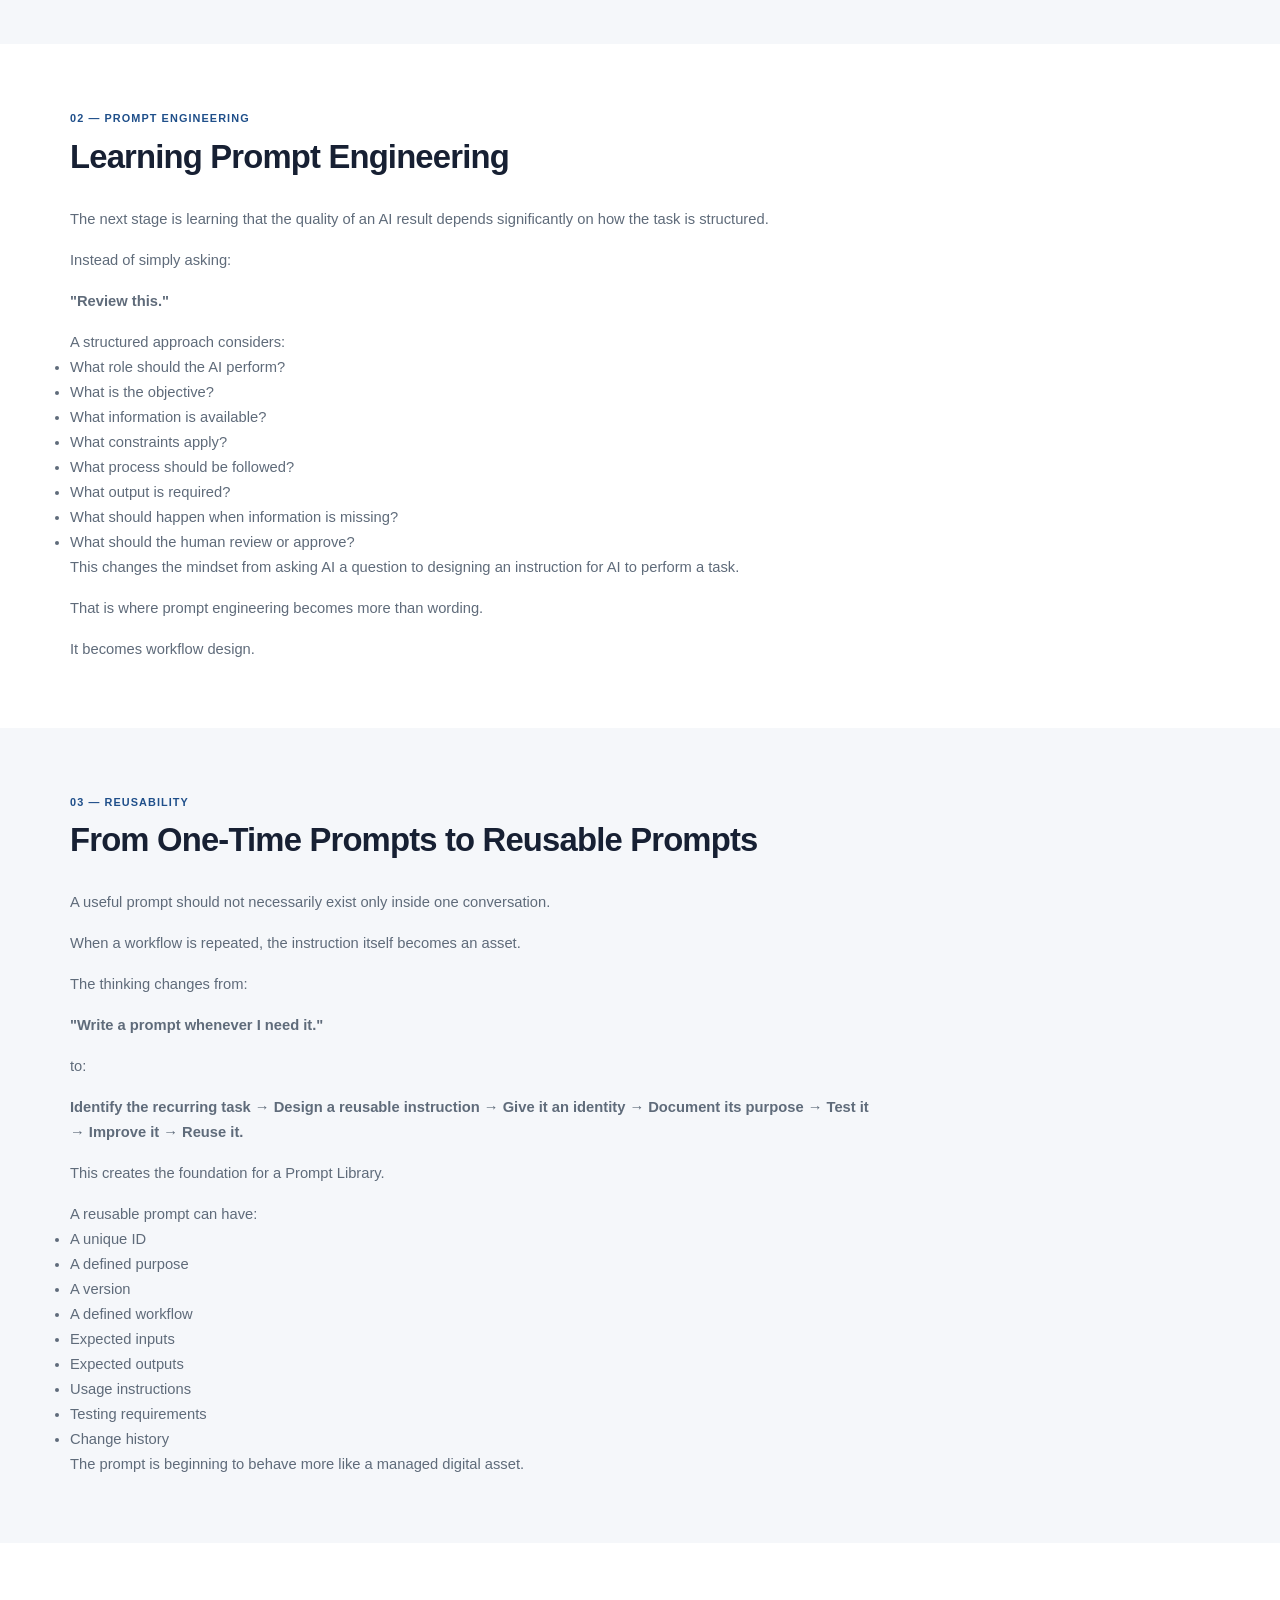
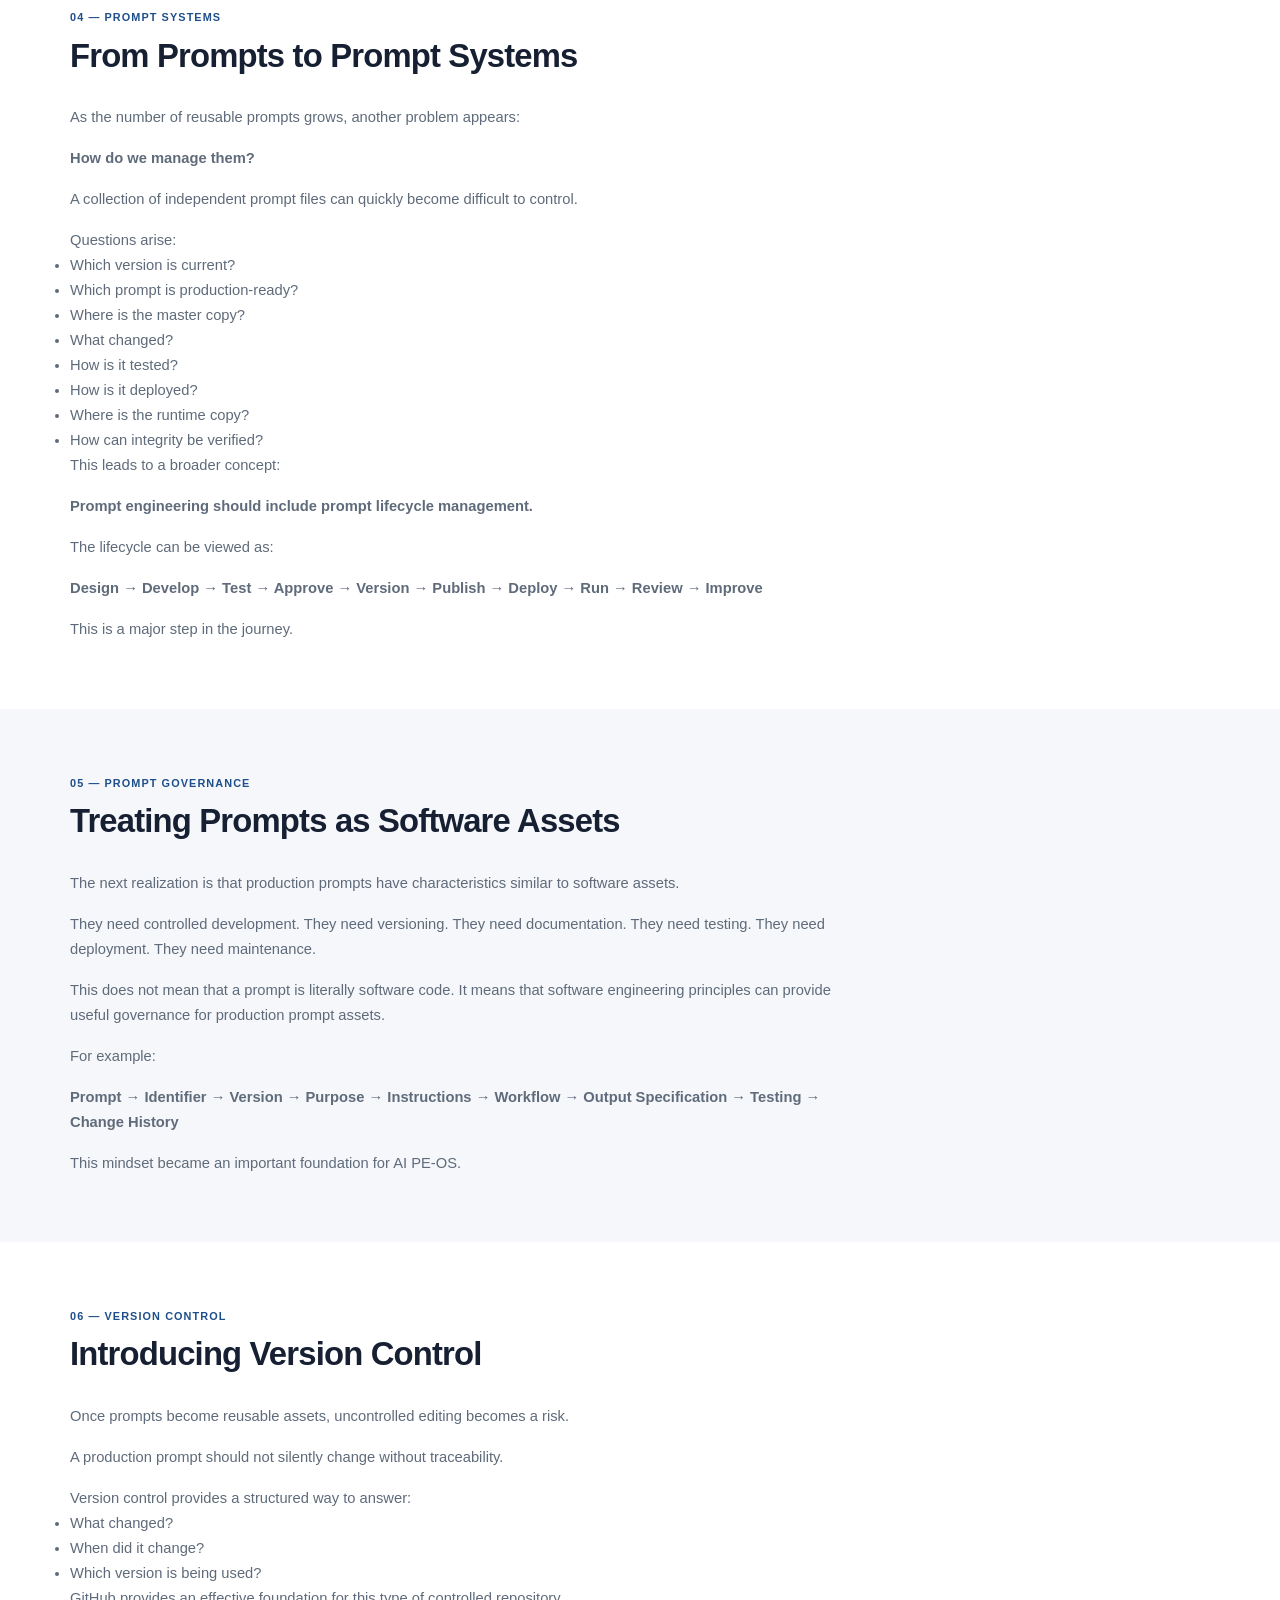
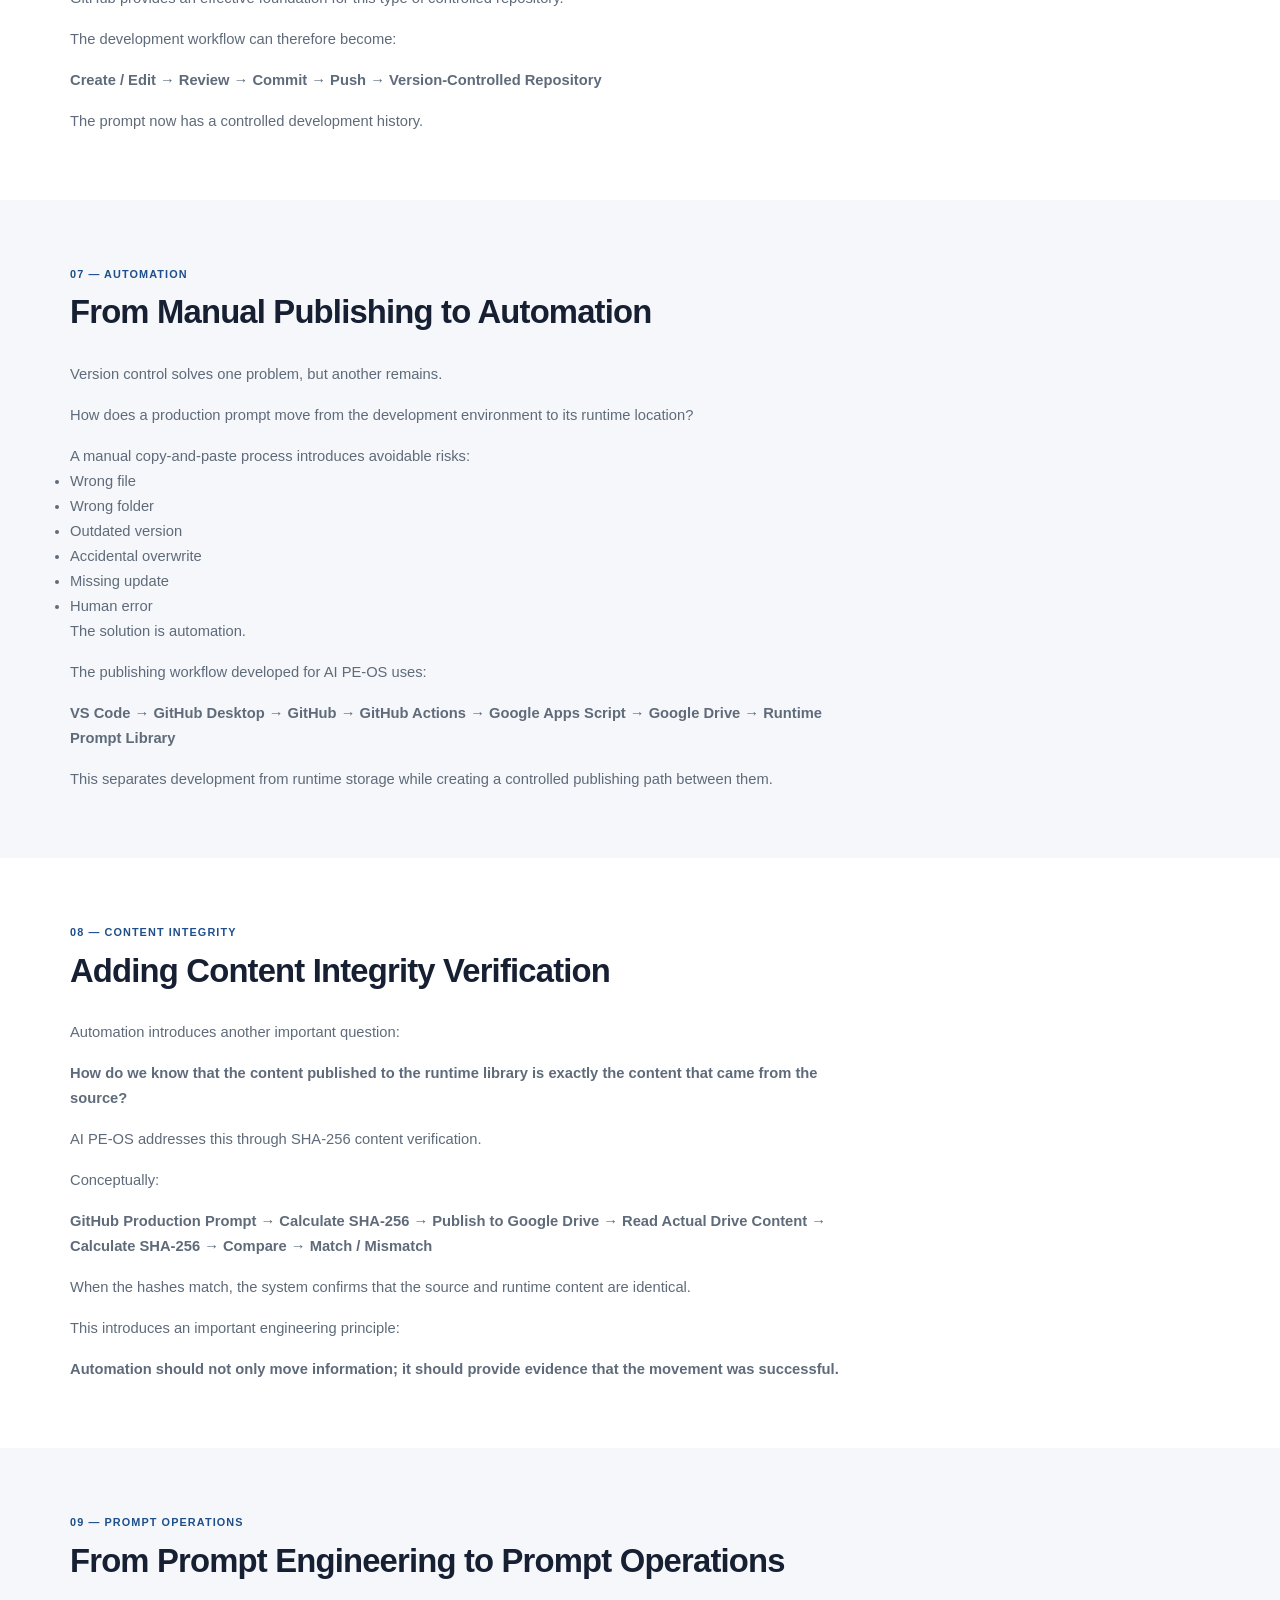
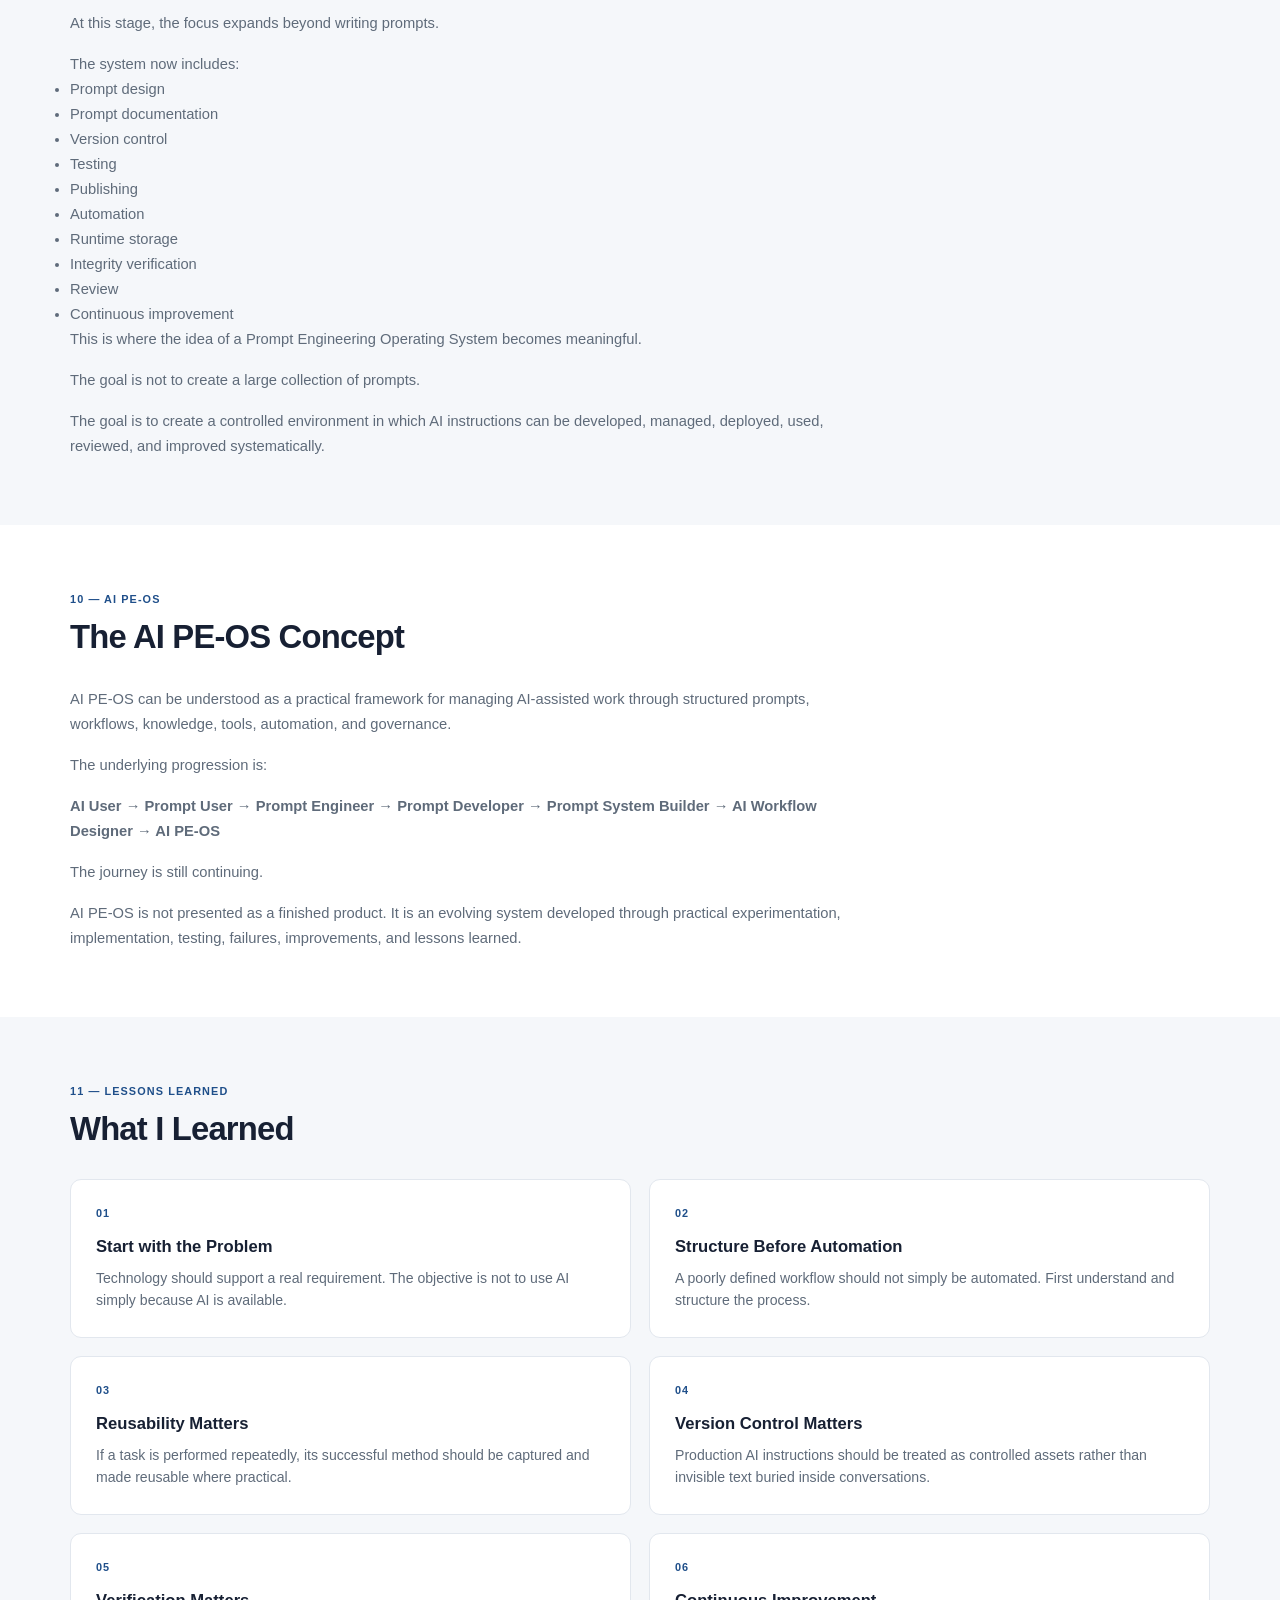
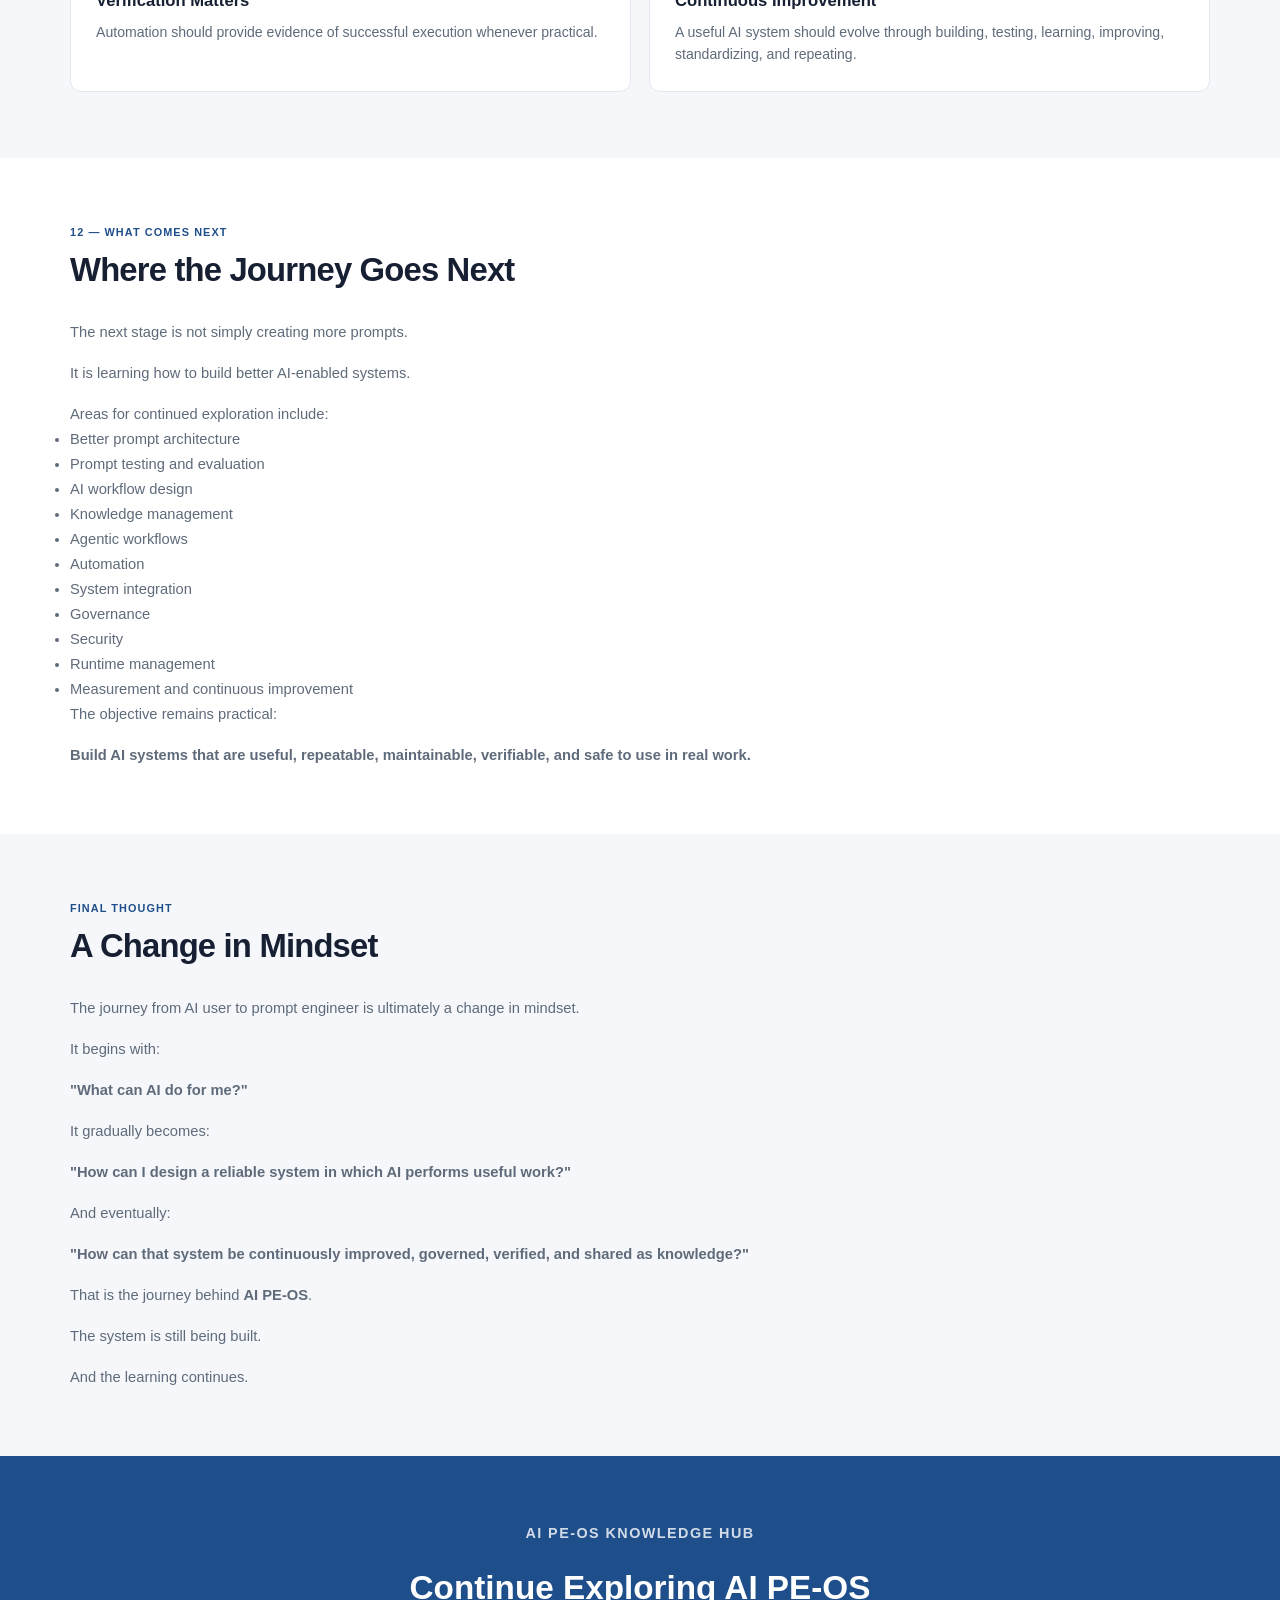
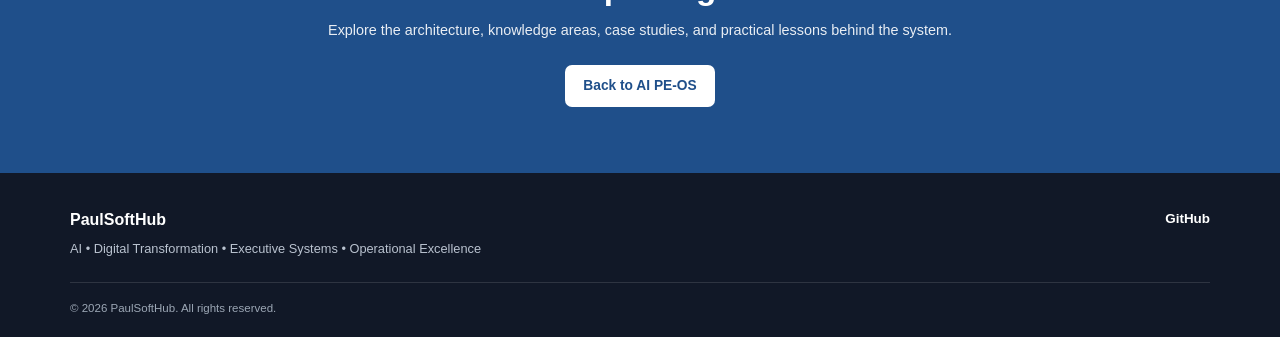
==== commit 654a874c: "random random" ====
--- a/01-from-ai-user-to-prompt-engineer.html
+++ b/01-from-ai-user-to-prompt-engineer.html
@@ -1,4 +1,3 @@
-```html
 <!DOCTYPE html>
 <html lang="en">
 <head>
@@ -1235,4 +1234,3 @@
 
 </body>
 </html>
-```
